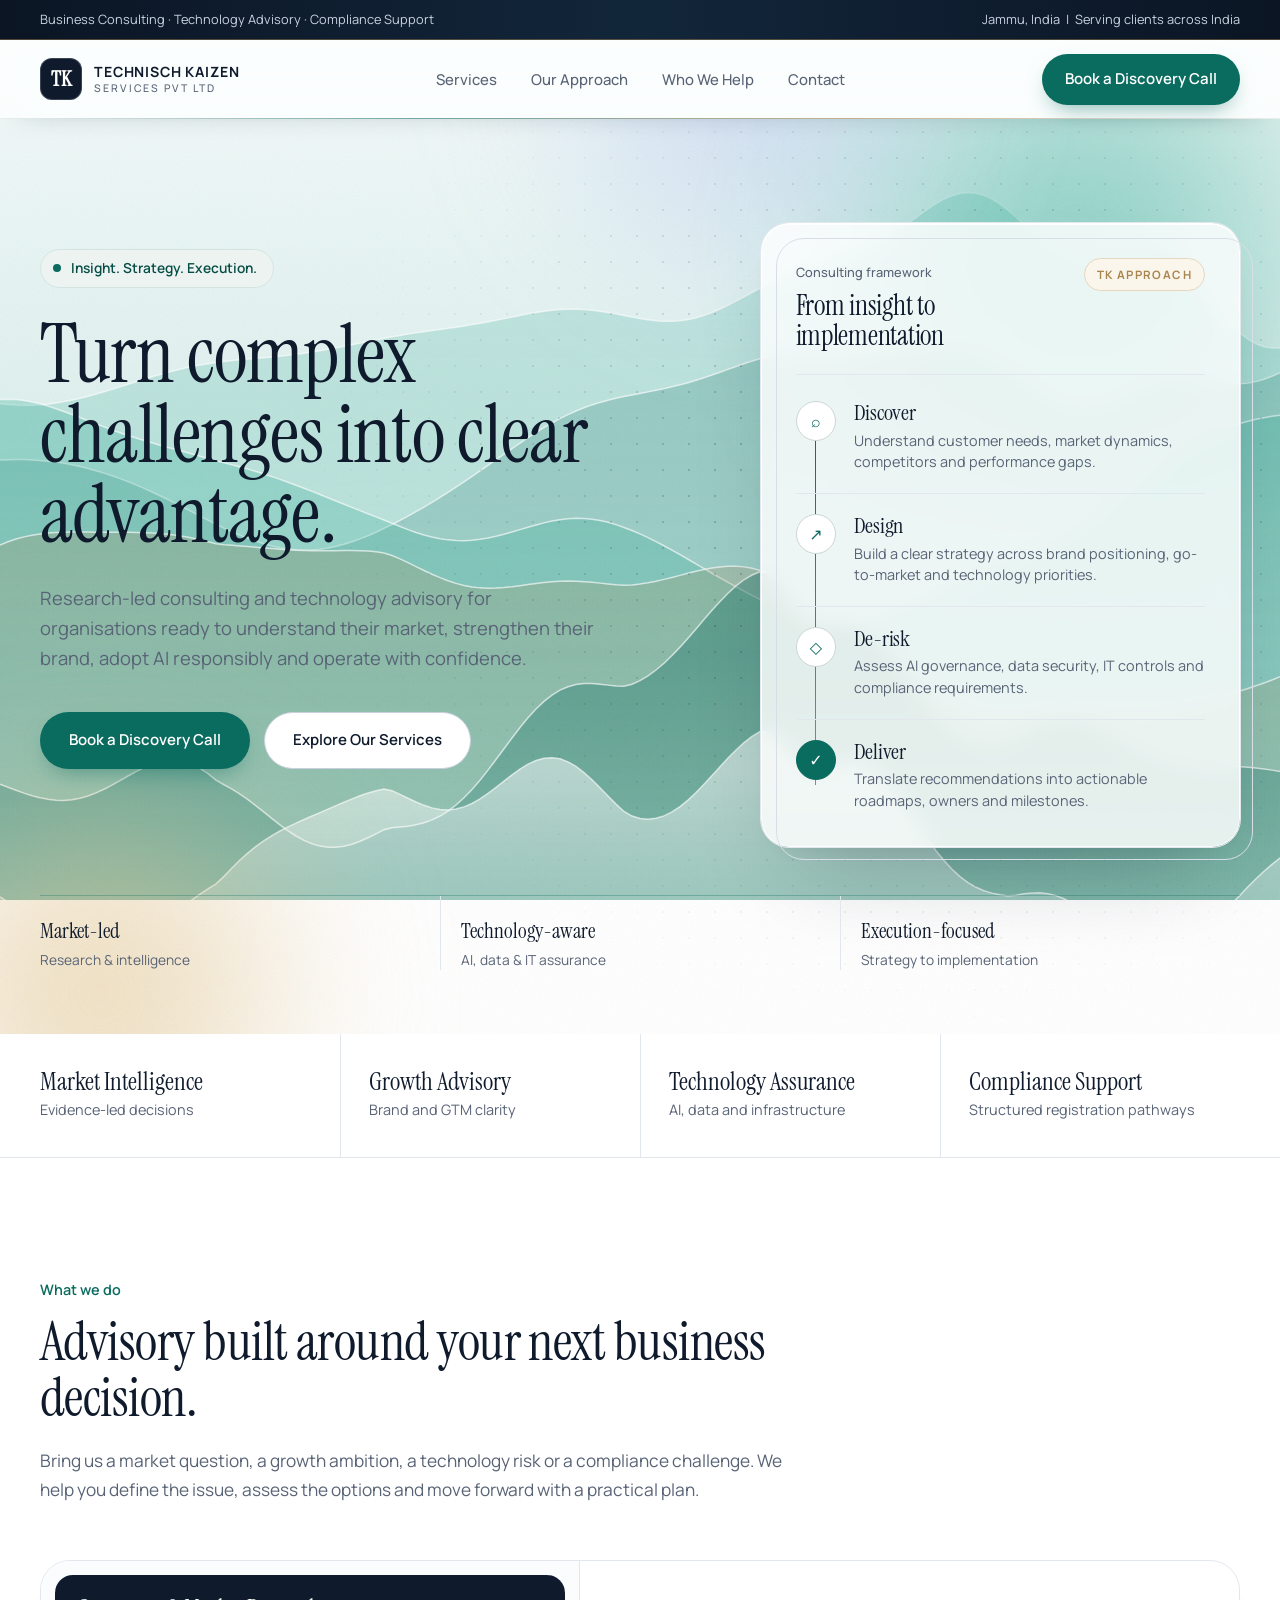
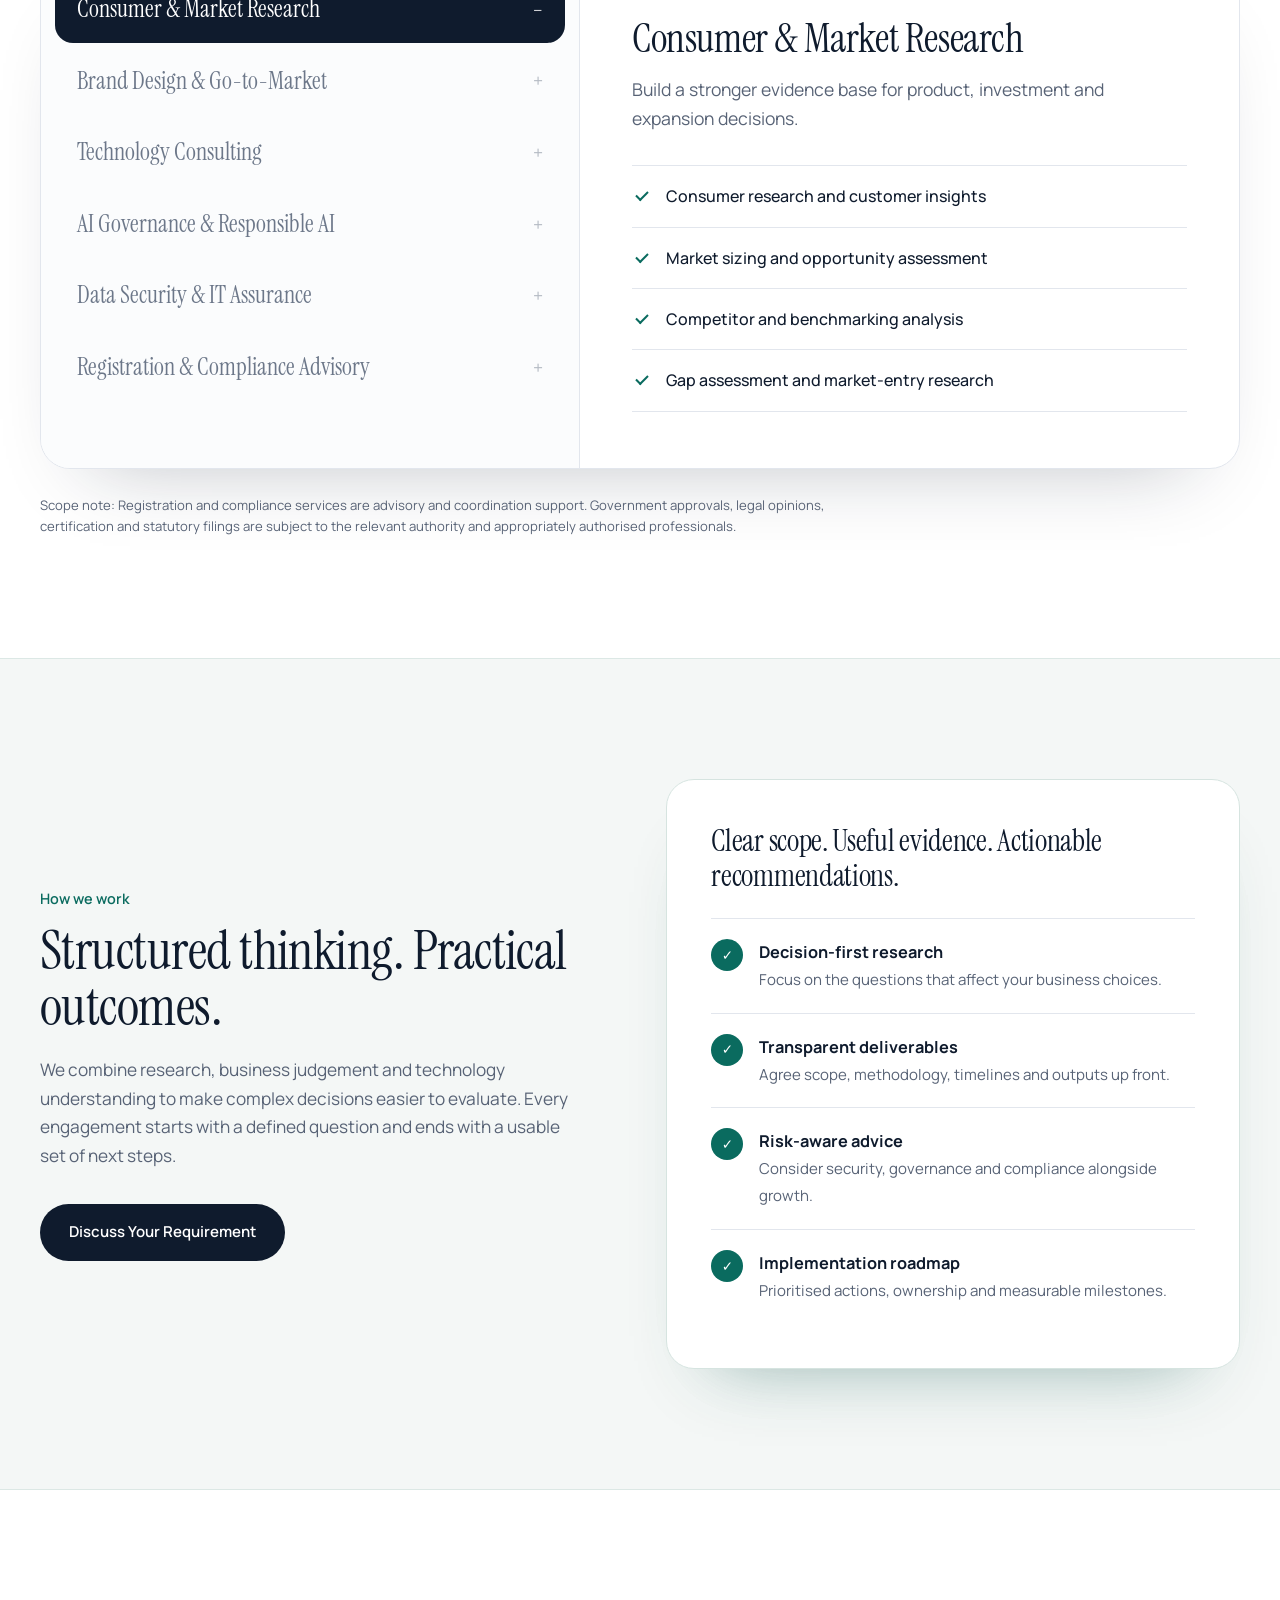
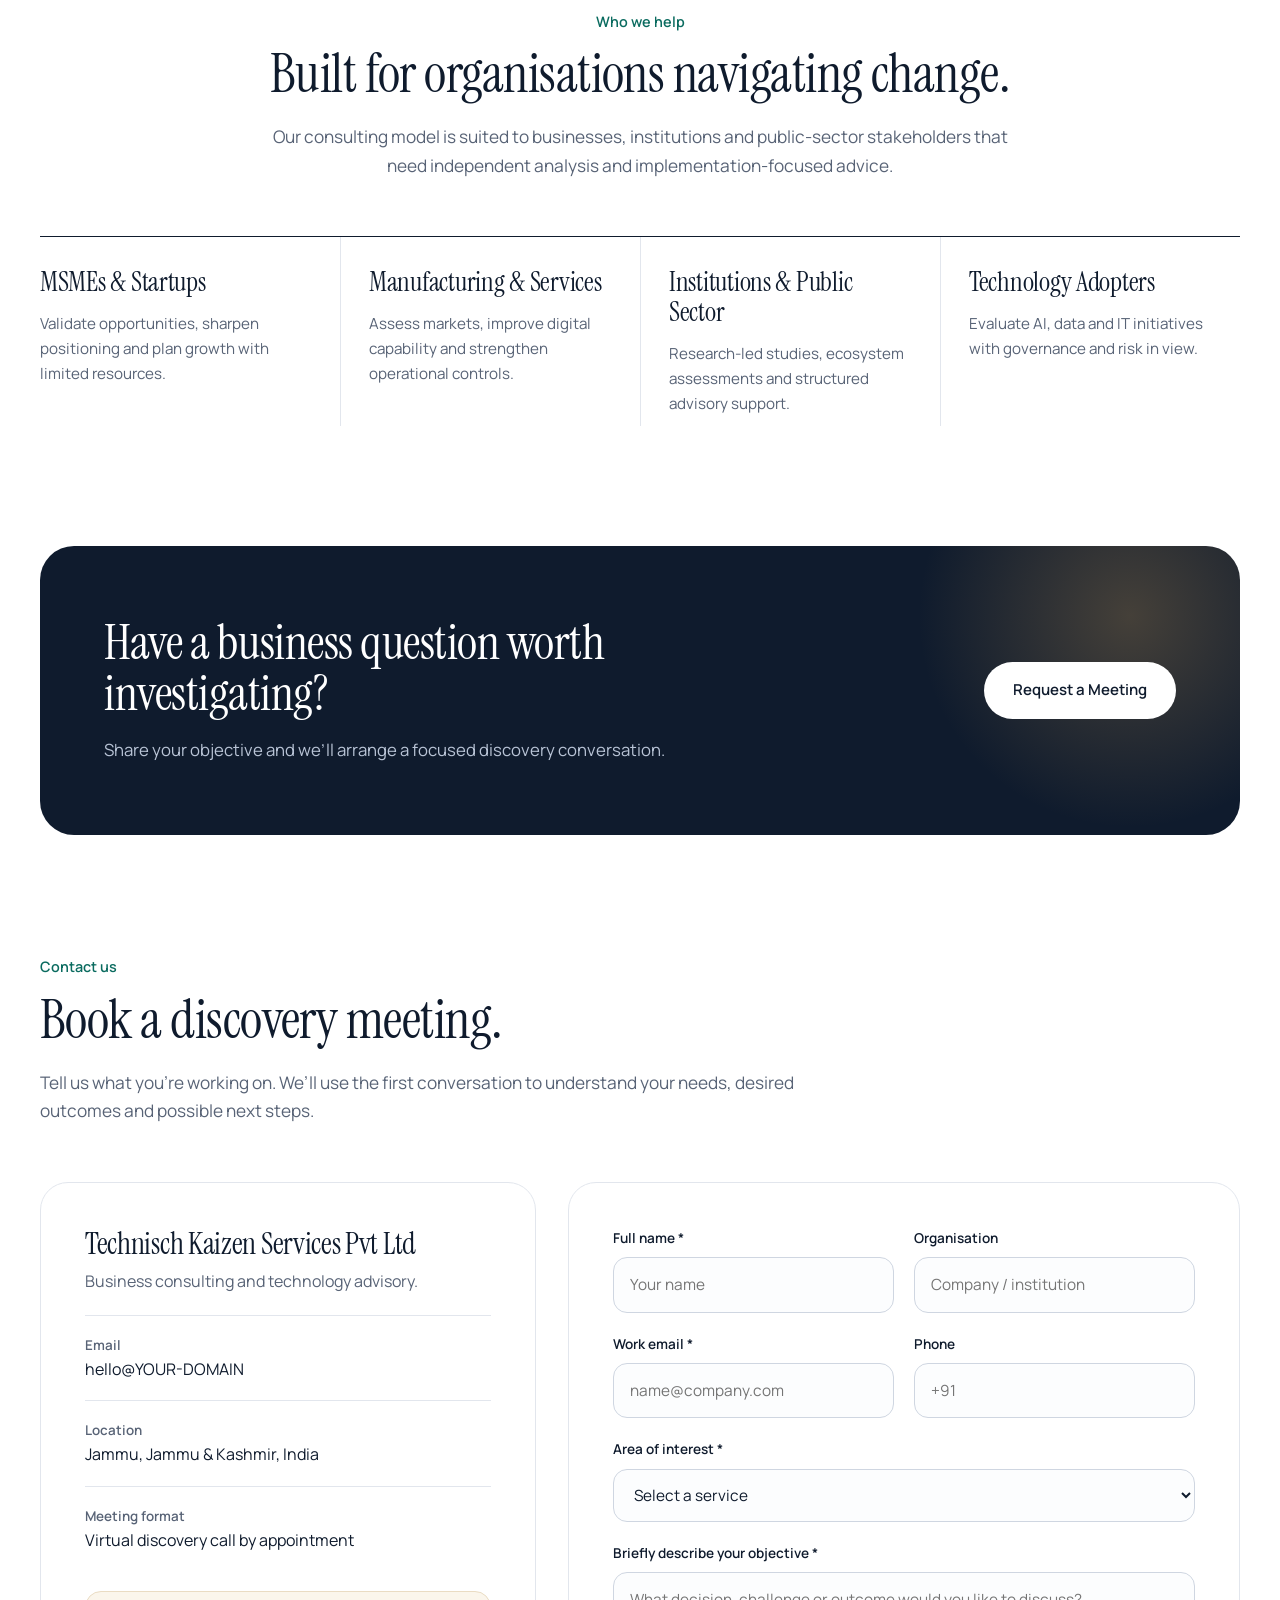
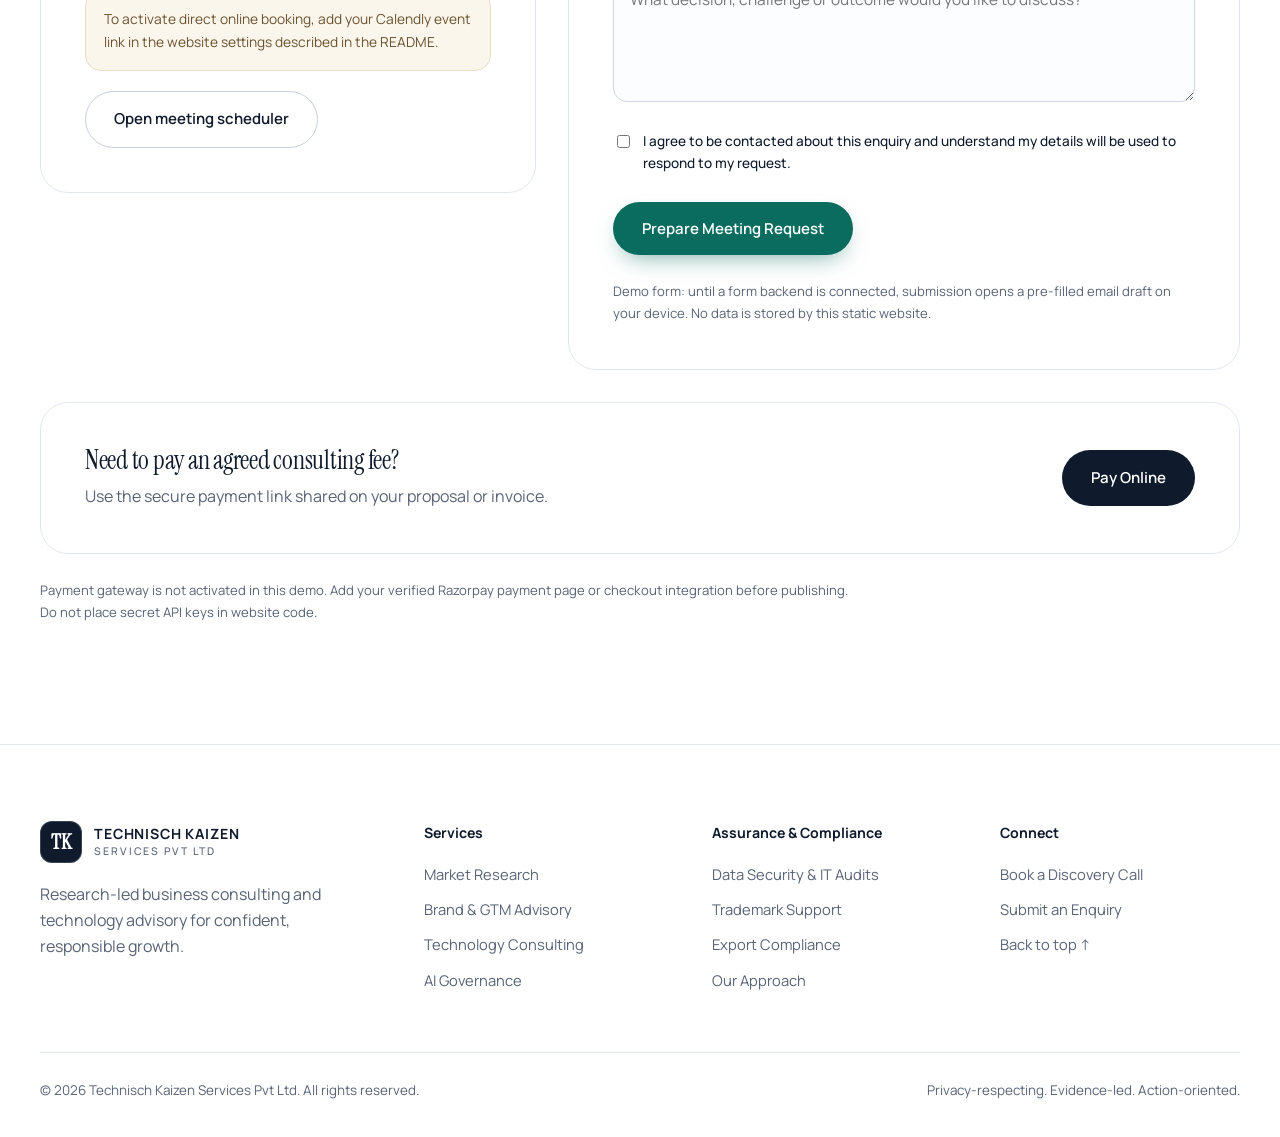
==== index.html @ b82c32c0 "Add files via upload" ====
<!DOCTYPE html>
<html lang="en">
<head>
<meta charset="utf-8">
<meta name="viewport" content="width=device-width, initial-scale=1, viewport-fit=cover">
<meta name="description" content="Technisch Kaizen Services Pvt Ltd delivers market intelligence, brand and go-to-market advisory, technology consulting, AI governance, security audits and regulatory compliance support.">
<title>Technisch Kaizen Services Pvt Ltd | Insight. Strategy. Execution.</title>
<link rel="preconnect" href="https://fonts.googleapis.com">
<link rel="preconnect" href="https://fonts.gstatic.com" crossorigin>
<link href="https://fonts.googleapis.com/css2?family=Instrument+Serif:ital@0;1&family=Manrope:wght@400;500;600;700&display=swap" rel="stylesheet">
<style>
:root{--bg:#F7F8FA;--surface:#fff;--ink:#0F1B2D;--mute:#586376;--line:#E2E6ED;--accent:#0A6B5F;--accent-d:#064E45;--tint:#EDF3F1;--brass:#A9854F;
--serif:"Instrument Serif","Times New Roman",serif;--sans:"Manrope",system-ui,-apple-system,"Segoe UI",sans-serif;box-sizing:border-box;color-scheme:light;
padding-top:env(safe-area-inset-top,0px);padding-bottom:env(safe-area-inset-bottom,0px)}
*,*::before,*::after{box-sizing:inherit}
html{scroll-behavior:smooth;scroll-padding-top:90px}
body{margin:0;background:var(--bg);color:var(--ink);font:400 16px/1.65 var(--sans);-webkit-font-smoothing:antialiased}
a{color:inherit;text-decoration:none}
:focus-visible{outline:2px solid var(--accent);outline-offset:3px;border-radius:4px}
.container{width:min(1200px,100% - 48px);margin-inline:auto}
h1,h2,h3{font-family:var(--serif);font-weight:400;letter-spacing:-.01em;margin:0}
.topbar{background:linear-gradient(90deg,#0B1524,#12263A 50%,#0B1524);color:#C9D2E0;font-size:.8rem;border-bottom:1px solid rgba(169,133,79,.45)}
.topbar .container{display:flex;justify-content:space-between;gap:16px;padding:9px 0}
.navbar{position:sticky;top:0;z-index:20;background:rgba(255,255,255,.72);backdrop-filter:blur(18px) saturate(1.4);-webkit-backdrop-filter:blur(18px) saturate(1.4);border-bottom:1px solid rgba(15,27,45,.07);box-shadow:0 10px 30px -22px rgba(15,27,45,.35)}
.navbar::after{content:"";position:absolute;left:0;right:0;bottom:-1px;height:1px;background:linear-gradient(90deg,transparent,rgba(10,107,95,.55),rgba(169,133,79,.6),transparent)}
.navinner{display:flex;align-items:center;justify-content:space-between;height:78px;gap:24px}
.brand{display:flex;align-items:center;gap:12px;font-weight:700;letter-spacing:.06em;font-size:.88rem;line-height:1.15}
.brand small{display:block;font-weight:500;font-size:.66rem;letter-spacing:.18em;color:var(--mute);margin-top:2px}
.mark{width:42px;height:42px;border-radius:12px;background:var(--ink);color:#fff;display:grid;place-items:center;font-family:var(--serif);font-size:1.3rem;letter-spacing:0;box-shadow:inset 0 0 0 1px rgba(255,255,255,.18)}
.navlinks{display:flex;gap:34px;font-size:.93rem;font-weight:500;color:var(--mute)}
.navlinks a{position:relative;padding:6px 0;transition:color .2s}
.navlinks a::after{content:"";position:absolute;left:0;bottom:0;height:1px;width:100%;background:var(--ink);transform:scaleX(0);transform-origin:left;transition:transform .3s}
.navlinks a:hover{color:var(--ink)}.navlinks a:hover::after{transform:scaleX(1)}
.btn{display:inline-flex;align-items:center;justify-content:center;gap:8px;padding:15px 28px;border-radius:999px;font-weight:600;font-size:.94rem;border:1px solid transparent;cursor:pointer;font-family:inherit;transition:transform .2s,background .2s,box-shadow .2s}
.btn-primary{background:var(--accent);color:#fff;box-shadow:0 10px 24px -10px rgba(10,107,95,.6)}
.btn-primary:hover{background:var(--accent-d);transform:translateY(-1px)}
.btn-outline{border-color:#C9D0DB;background:#fff}.btn-outline:hover{border-color:var(--ink)}
.btn-dark{background:var(--ink);color:#fff}.btn-dark:hover{background:#1B2B45}
.nav-cta{padding:12px 22px}
.menu{display:none;background:none;border:1px solid var(--line);border-radius:10px;width:44px;height:44px;font-size:1.2rem;cursor:pointer}

/* hero */
.hero{position:relative;overflow:hidden;padding:104px 0 64px;background:linear-gradient(180deg,#FFFFFF 0%,#EEF6F6 55%,#D9EEEA 100%)}
.hbg{position:absolute;inset:0;z-index:0;pointer-events:none;overflow:hidden}
.blob{position:absolute;border-radius:50%;filter:blur(60px)}
.b1{width:680px;height:680px;right:-140px;top:-220px;background:radial-gradient(circle,rgba(46,170,148,.55),transparent 68%);animation:drift 20s ease-in-out infinite alternate}
.b2{width:560px;height:560px;left:-180px;bottom:-240px;background:radial-gradient(circle,rgba(226,196,140,.65),transparent 68%);animation:drift 26s ease-in-out infinite alternate-reverse}
.b3{width:520px;height:520px;left:38%;top:-300px;background:radial-gradient(circle,rgba(150,175,235,.4),transparent 68%);animation:drift 30s ease-in-out infinite alternate}
.dots{position:absolute;inset:0;background-image:radial-gradient(rgba(15,27,45,.28) 1px,transparent 1.3px);background-size:26px 26px;-webkit-mask-image:radial-gradient(ellipse 65% 75% at 72% 42%,#000,transparent 78%);mask-image:radial-gradient(ellipse 65% 75% at 72% 42%,#000,transparent 78%)}
.rings{position:absolute;right:-260px;top:50%;width:980px;height:980px;margin-top:-490px;animation:spin 140s linear infinite}
.grain{position:absolute;inset:0;opacity:.07;mix-blend-mode:multiply;background-image:url("data:image/svg+xml;utf8,<svg xmlns='http://www.w3.org/2000/svg' width='160' height='160'><filter id='n'><feTurbulence type='fractalNoise' baseFrequency='.9' numOctaves='2' stitchTiles='stitch'/></filter><rect width='100%' height='100%' filter='url(%23n)'/></svg>")}
@keyframes drift{from{transform:translate(0,0) scale(1)}to{transform:translate(50px,36px) scale(1.12)}}
@keyframes spin{to{transform:rotate(360deg)}}
.rings{display:none}
.waves{position:absolute;left:0;right:0;bottom:-1px;height:310px}
.wv{position:absolute;left:0;bottom:0;width:100%;animation:bob 7s ease-in-out infinite alternate}
.wv svg{display:block;width:200%;height:100%;animation:slide 32s linear infinite}
.w1{height:310px}.w1 use{fill:rgba(46,170,148,.34)}
.w2{height:265px;animation-duration:9s;animation-delay:-3s}.w2 svg{animation-duration:23s;animation-direction:reverse}.w2 use{fill:rgba(10,107,95,.28)}
.w3{height:215px;animation-duration:6s;animation-delay:-2s}.w3 svg{animation-duration:17s}.w3 use{fill:rgba(169,133,79,.26)}
.w4{height:165px;animation-duration:8s}.w4 svg{animation-duration:27s;animation-direction:reverse}.w4 use{fill:#fff;stroke:rgba(10,107,95,.3);stroke-width:2}
.proof-wrap{position:relative;z-index:1;margin-top:48px}.proof-wrap .proof-row{max-width:none;border-top-color:rgba(10,107,95,.3)}
@keyframes slide{to{transform:translateX(-50%)}}
@keyframes bob{from{transform:translateY(0)}to{transform:translateY(16px)}}
.hero-grid{position:relative;z-index:1;display:grid;grid-template-columns:1.15fr .85fr;gap:72px;align-items:center}
.tag{display:inline-flex;align-items:center;gap:10px;font-size:.86rem;font-weight:600;color:var(--accent-d);background:var(--tint);border:1px solid #D3E4E0;padding:7px 16px 7px 12px;border-radius:999px}
.tag i{width:8px;height:8px;border-radius:50%;background:var(--accent)}
h1{font-size:clamp(3.1rem,6.4vw,5.8rem);line-height:.98;margin:26px 0 28px}
.lead{font-size:1.15rem;color:var(--mute);max-width:560px;margin:0}
.hero-actions{display:flex;flex-wrap:wrap;gap:14px;margin:38px 0 52px}
.proof-row{display:grid;grid-template-columns:repeat(3,1fr);gap:0;border-top:1px solid #CDD4DF;max-width:640px}
.proof{padding:20px 20px 0 0;font-size:.86rem;color:var(--mute);line-height:1.45}
.proof+.proof{padding-left:20px;border-left:1px solid var(--line)}
.proof strong{display:block;font-family:var(--serif);font-weight:400;font-size:1.3rem;color:var(--ink);margin-bottom:4px}

.frame{position:relative;background:rgba(255,255,255,.82);backdrop-filter:blur(10px);-webkit-backdrop-filter:blur(10px);border:1px solid rgba(255,255,255,.9);outline:1px solid var(--line);border-radius:28px;padding:34px 34px 14px;box-shadow:0 1px 0 #fff inset,0 50px 90px -40px rgba(15,27,45,.28),0 12px 30px -18px rgba(15,27,45,.15)}
.frame::before{content:"";position:absolute;inset:14px -14px -14px 14px;border:1px solid #D8DEE8;border-radius:28px;z-index:-1}
.frame-head{display:flex;justify-content:space-between;align-items:flex-start;gap:16px;padding-bottom:22px;border-bottom:1px solid var(--line)}
.frame-head small{font-size:.8rem;color:var(--mute);font-weight:500}
.frame-head h3{font-size:1.75rem;line-height:1.1;margin-top:6px}
.pill{font-size:.72rem;font-weight:700;letter-spacing:.12em;color:var(--brass);border:1px solid #E5D6BC;background:#FBF6EC;padding:6px 12px;border-radius:999px;white-space:nowrap}
.flow{position:relative;margin:0;padding:6px 0 0;list-style:none}
.flow::before{content:"";position:absolute;left:19px;top:34px;bottom:46px;width:1px;background:linear-gradient(var(--accent),var(--brass));transform-origin:top;animation:draw 1.6s .3s cubic-bezier(.2,.7,.2,1) both}
.flow li{position:relative;display:grid;grid-template-columns:40px 1fr;gap:18px;padding:20px 0;border-bottom:1px solid var(--line)}
.flow li:last-child{border:0}
.dot{width:40px;height:40px;border-radius:50%;background:var(--surface);border:1px solid #CBD5D2;display:grid;place-items:center;color:var(--accent);font-size:1rem;position:relative;z-index:1;animation:pop .5s both}
.flow li:nth-child(1) .dot{animation-delay:.3s}.flow li:nth-child(2) .dot{animation-delay:.7s}.flow li:nth-child(3) .dot{animation-delay:1.1s}.flow li:nth-child(4) .dot{animation-delay:1.5s;background:var(--accent);color:#fff;border-color:var(--accent)}
.flow h3{font-size:1.4rem;line-height:1.1;margin-bottom:4px}
.flow p{margin:0;font-size:.9rem;color:var(--mute);line-height:1.5}
@keyframes draw{from{transform:scaleY(0)}to{transform:scaleY(1)}}
@keyframes pop{from{opacity:0;transform:scale(.6)}to{opacity:1;transform:none}}

/* capability strip */
.strip{background:var(--surface);border-bottom:1px solid var(--line)}
.strip-grid{display:grid;grid-template-columns:repeat(4,1fr)}
.strip-item{padding:34px 28px;border-left:1px solid var(--line)}
.strip-item:first-child{border-left:0;padding-left:0}
.strip-item strong{display:block;font-family:var(--serif);font-weight:400;font-size:1.55rem;line-height:1.15}
.strip-item span{font-size:.9rem;color:var(--mute)}

.section{padding:120px 0}
.section-head{max-width:760px;margin-bottom:56px}
.section-head.center{margin-inline:auto;text-align:center}
h2{font-size:clamp(2.3rem,4.2vw,3.7rem);line-height:1.04}
.section-head p,.split p{color:var(--mute);font-size:1.08rem;margin:20px 0 0}
.kicker{font-size:.9rem;font-weight:600;color:var(--accent);margin-bottom:14px}

/* services explorer */
.explorer{display:grid;grid-template-columns:.9fr 1.1fr;background:var(--surface);border:1px solid var(--line);border-radius:30px;overflow:hidden;box-shadow:0 40px 80px -50px rgba(15,27,45,.3)}
.tabs{padding:14px;background:#FBFCFD;border-right:1px solid var(--line);display:flex;flex-direction:column;gap:4px}
.tab{all:unset;box-sizing:border-box;cursor:pointer;padding:20px 22px;border-radius:18px;font-family:var(--serif);font-size:1.5rem;line-height:1.15;color:#6C7789;display:flex;justify-content:space-between;align-items:center;gap:12px;transition:background .25s,color .25s}
.tab:hover{color:var(--ink)}
.tab[aria-selected=true]{background:var(--ink);color:#fff}
.tab::after{content:"+";font-family:var(--sans);font-size:1.1rem;opacity:.5}
.tab[aria-selected=true]::after{content:"–";opacity:.8}
.tab:focus-visible{outline:2px solid var(--accent);outline-offset:-2px}
.panel-pane{padding:56px 52px;display:none}
.panel-pane.on{display:block;animation:fade .45s both}
@keyframes fade{from{opacity:0;transform:translateY(8px)}to{opacity:1;transform:none}}
.panel-pane h3{font-size:2.5rem;line-height:1.05;margin-bottom:16px}
.panel-pane>p{font-size:1.1rem;color:var(--mute);margin:0 0 32px}
.panel-pane ul{list-style:none;margin:0;padding:0}
.panel-pane li{padding:17px 0 17px 34px;border-top:1px solid var(--line);position:relative;font-weight:500}
.panel-pane li::before{content:"";position:absolute;left:4px;top:25px;width:12px;height:7px;border-left:2px solid var(--accent);border-bottom:2px solid var(--accent);transform:rotate(-45deg)}
.panel-pane li:last-child{border-bottom:1px solid var(--line)}
.fineprint{font-size:.82rem;color:var(--mute);margin:26px 0 0;max-width:820px}

/* approach */
.approach{background:var(--tint);border-block:1px solid #DCE8E5}
.split{display:grid;grid-template-columns:1fr 1.05fr;gap:80px;align-items:center}
.split .btn{margin-top:34px}
.principles{background:var(--surface);border:1px solid #D6E4E0;border-radius:28px;padding:44px;box-shadow:0 40px 70px -48px rgba(6,78,69,.45)}
.principles h3{font-size:1.9rem;line-height:1.15;margin-bottom:12px}
.check{display:grid;grid-template-columns:32px 1fr;gap:16px;padding:20px 0;border-top:1px solid var(--line)}
.check:first-of-type{margin-top:24px}
.check b{width:32px;height:32px;border-radius:50%;background:var(--accent);color:#fff;display:grid;place-items:center;font-size:.85rem}
.check strong{display:block;font-size:1.02rem}.check span{color:var(--mute);font-size:.94rem}

/* sectors */
.sectors{display:grid;grid-template-columns:repeat(4,1fr);gap:0;border-top:1px solid var(--ink)}
.sector{padding:30px 28px 10px 0;transition:background .3s}
.sector+.sector{padding-left:28px;border-left:1px solid var(--line)}
.sector h3{font-size:1.7rem;line-height:1.1;margin-bottom:14px}
.sector p{margin:0;color:var(--mute);font-size:.95rem}

/* cta band */
.band{padding:0 0 120px}
.band-inner{background:var(--ink);color:#fff;border-radius:34px;padding:72px 64px;display:flex;align-items:center;justify-content:space-between;gap:40px;position:relative;overflow:hidden}
.band-inner::before{content:"";position:absolute;right:-120px;top:-160px;width:460px;height:460px;border-radius:50%;background:radial-gradient(circle,rgba(169,133,79,.35),transparent 65%)}
.band-inner>*{position:relative}
.band h2{max-width:640px;font-size:clamp(2.1rem,3.8vw,3.3rem)}
.band p{color:#B9C4D6;margin:16px 0 0;font-size:1.05rem}
.band .btn{background:#fff;color:var(--ink);flex-shrink:0}.band .btn:hover{background:#F0F3F8;transform:translateY(-1px)}

/* contact */
.contact-grid{display:grid;grid-template-columns:.85fr 1.15fr;gap:32px;align-items:start}
.card{background:var(--surface);border:1px solid var(--line);border-radius:28px;padding:44px}
.card h3{font-size:1.9rem;line-height:1.1;margin-bottom:8px}
.card>p{color:var(--mute);margin:0 0 20px}
.contact-item{padding:18px 0;border-top:1px solid var(--line)}
.contact-item strong{display:block;font-size:.84rem;color:var(--mute);font-weight:600}
.notice{margin:20px 0;padding:16px 18px;border-radius:16px;background:#FBF6EC;border:1px solid #EADCC3;font-size:.86rem;color:#6B5330}
.form-grid{display:grid;grid-template-columns:1fr 1fr;gap:20px}
.field.full{grid-column:1/-1}
label{display:block;font-size:.85rem;font-weight:600;margin-bottom:8px}
input,select,textarea{width:100%;font:inherit;font-size:.96rem;padding:14px 16px;border:1px solid #CFD6E1;border-radius:14px;background:#FCFDFE;color:var(--ink);transition:border .2s,box-shadow .2s}
input:focus,select:focus,textarea:focus{outline:0;border-color:var(--accent);box-shadow:0 0 0 4px rgba(10,107,95,.12)}
textarea{min-height:130px;resize:vertical}
.pay{margin-top:32px;display:flex;align-items:center;justify-content:space-between;gap:24px;flex-wrap:wrap}
.pay h3{font-size:1.6rem}.pay p{margin:4px 0 0;color:var(--mute)}

.footer{background:var(--surface);border-top:1px solid var(--line);padding:76px 0 36px}
.footer-grid{display:grid;grid-template-columns:1.4fr 1fr 1fr 1fr;gap:48px}
.footer h4{margin:0 0 18px;font-size:.88rem}
.footer-links{display:grid;gap:11px;font-size:.92rem;color:var(--mute)}
.footer-links a:hover{color:var(--ink)}
.copyright{display:flex;justify-content:space-between;gap:16px;flex-wrap:wrap;margin-top:60px;padding-top:26px;border-top:1px solid var(--line);font-size:.84rem;color:var(--mute)}

@media (max-width:1020px){
.hero-grid,.split,.contact-grid,.explorer{grid-template-columns:1fr}
.hero-grid{gap:64px}.split{gap:48px}
.tabs{border-right:0;border-bottom:1px solid var(--line)}
.strip-grid,.sectors{grid-template-columns:1fr 1fr}
.strip-item:nth-child(3){border-left:0;padding-left:0}
.sector{padding:28px 20px 10px 0}.sector+.sector{padding-left:0;border-left:0}.sector:nth-child(even){padding-left:24px;border-left:1px solid var(--line)}
.footer-grid{grid-template-columns:1fr 1fr}
.band-inner{flex-direction:column;align-items:flex-start;padding:52px 36px}
}
@media (max-width:820px){
.navlinks{position:absolute;top:78px;left:0;right:0;background:var(--bg);flex-direction:column;gap:0;padding:8px 24px 20px;border-bottom:1px solid var(--line);display:none}
.navlinks.open{display:flex}.navlinks a{padding:14px 0;border-bottom:1px solid var(--line)}
.menu{display:block}.nav-cta{display:none}
.topbar span:last-child{display:none}
}
@media (max-width:620px){
.rings{width:640px;height:640px;margin-top:-320px;right:-340px}.b1,.b2,.b3{width:380px;height:380px}
.container{width:calc(100% - 32px)}
.hero{padding:56px 0 40px}.waves{height:230px}.w1{height:230px}.w2{height:195px}.w3{height:160px}.w4{height:125px}.section{padding:80px 0}.band{padding-bottom:80px}
.proof-row{grid-template-columns:1fr}.proof+.proof{padding-left:0;border-left:0;margin-top:16px;border-top:1px solid var(--line);padding-top:16px}
.frame{padding:24px 22px 8px}.frame::before{display:none}
.panel-pane{padding:34px 24px}.panel-pane h3{font-size:2rem}.tab{font-size:1.3rem;padding:16px 18px}
.form-grid{grid-template-columns:1fr}.card{padding:30px 24px}
.sectors,.strip-grid{grid-template-columns:1fr}
.strip-item,.strip-item:nth-child(3){border-left:0;padding:22px 0;border-top:1px solid var(--line)}.strip-item:first-child{border-top:0}
.sector,.sector:nth-child(even){padding:24px 0 10px;border-left:0;border-bottom:1px solid var(--line)}
.footer-grid{grid-template-columns:1fr}
.band-inner{padding:44px 26px;border-radius:26px}
}
@media (prefers-reduced-motion:reduce){*{animation:none!important;transition:none!important}html{scroll-behavior:auto}}

/* ===== Full-screen ocean wave background ===== */
body{background:transparent}
.ocean{position:fixed;inset:0;z-index:-1;overflow:hidden;pointer-events:none;background:linear-gradient(180deg,#F6FBFB 0%,#E1F2F0 40%,#BFE3DE 100%)}
.ow{position:absolute;left:0;right:0;bottom:0;animation:bob 8s ease-in-out infinite alternate}
.ow::after{content:"";position:absolute;left:0;right:0;top:149px;bottom:0;background:var(--c)}
.ow svg{position:absolute;left:0;top:0;width:200%;height:150px;animation:slide 30s linear infinite}
.ow use{fill:var(--c)}
.o1{height:78vh;--c:rgba(46,170,148,.16)}
.o2{height:62vh;--c:rgba(10,107,95,.14);animation-duration:10s;animation-delay:-3s}.o2 svg{animation-duration:42s;animation-direction:reverse}
.o3{height:46vh;--c:rgba(46,170,148,.20);animation-duration:7s;animation-delay:-2s}.o3 svg{animation-duration:24s}
.o4{height:32vh;--c:rgba(169,133,79,.16);animation-duration:9s}.o4 svg{animation-duration:34s;animation-direction:reverse}
.o5{height:19vh;--c:rgba(10,107,95,.24);animation-duration:6s;animation-delay:-1s}.o5 svg{animation-duration:20s}
@media (max-width:620px){.ow svg{height:100px}.ow::after{top:99px}}
.hero{background:transparent}
.strip{background:rgba(255,255,255,.62);backdrop-filter:blur(8px);-webkit-backdrop-filter:blur(8px)}
.approach{background:rgba(237,243,241,.62)}
.footer{background:rgba(255,255,255,.88)}
</style>
</head>
<body>
<div class="ocean" aria-hidden="true"><canvas id="sea" style="position:absolute;inset:0;width:100%;height:100%"></canvas></div>
<div class="topbar"><div class="container"><span>Business Consulting · Technology Advisory · Compliance Support</span><span>Jammu, India &nbsp;|&nbsp; Serving clients across India</span></div></div>

<header class="navbar"><div class="container navinner">
<a class="brand" href="#home"><span class="mark">TK</span><span>TECHNISCH KAIZEN<small>SERVICES PVT LTD</small></span></a>
<nav class="navlinks" id="navlinks" aria-label="Primary"><a href="#services">Services</a><a href="#approach">Our Approach</a><a href="#sectors">Who We Help</a><a href="#contact">Contact</a></nav>
<a class="btn btn-primary nav-cta" href="#contact">Book a Discovery Call</a>
<button class="menu" id="menuBtn" aria-label="Open navigation" aria-expanded="false">☰</button>
</div></header>

<main>
<section class="hero" id="home"><div class="hbg" aria-hidden="true"><span class="blob b1"></span><span class="blob b2"></span><span class="blob b3"></span><div class="dots"></div>
<svg class="rings" viewBox="0 0 980 980" fill="none"><defs><linearGradient id="rg" x1="0" y1="0" x2="1" y2="1"><stop offset="0" stop-color="#0A6B5F" stop-opacity=".55"/><stop offset=".6" stop-color="#A9854F" stop-opacity=".4"/><stop offset="1" stop-color="#0F1B2D" stop-opacity="0"/></linearGradient></defs><circle cx="490" cy="490" r="486" stroke="url(#rg)" stroke-width="1"/><circle cx="490" cy="490" r="390" stroke="url(#rg)" stroke-width="1" stroke-dasharray="2 9"/><circle cx="490" cy="490" r="294" stroke="url(#rg)" stroke-width="1"/><circle cx="490" cy="490" r="198" stroke="url(#rg)" stroke-width="1" stroke-dasharray="2 9"/><circle cx="490" cy="4" r="6" fill="#0A6B5F"/><circle cx="196" cy="490" r="5" fill="#A9854F"/><circle cx="784" cy="490" r="5" fill="#0A6B5F"/></svg>
<svg width="0" height="0" style="position:absolute"><defs><path id="wp" d="M0,160 C240,60 480,260 720,160 C960,60 1200,260 1440,160 C1680,60 1920,260 2160,160 C2400,60 2640,260 2880,160 L2880,320 L0,320Z"/></defs></svg>
<div class="grain"></div></div>
<div class="container hero-grid">
<div>
<span class="tag"><i></i>Insight. Strategy. Execution.</span>
<h1>Turn complex challenges into clear advantage.</h1>
<p class="lead">Research-led consulting and technology advisory for organisations ready to understand their market, strengthen their brand, adopt AI responsibly and operate with confidence.</p>
<div class="hero-actions"><a class="btn btn-primary" href="#contact">Book a Discovery Call</a><a class="btn btn-outline" href="#services">Explore Our Services</a></div>
</div>
<aside class="frame" aria-label="Consulting framework">
<div class="frame-head"><div><small>Consulting framework</small><h3>From insight to implementation</h3></div><span class="pill">TK APPROACH</span></div>
<ol class="flow">
<li><span class="dot">⌕</span><div><h3>Discover</h3><p>Understand customer needs, market dynamics, competitors and performance gaps.</p></div></li>
<li><span class="dot">↗</span><div><h3>Design</h3><p>Build a clear strategy across brand positioning, go-to-market and technology priorities.</p></div></li>
<li><span class="dot">◇</span><div><h3>De-risk</h3><p>Assess AI governance, data security, IT controls and compliance requirements.</p></div></li>
<li><span class="dot">✓</span><div><h3>Deliver</h3><p>Translate recommendations into actionable roadmaps, owners and milestones.</p></div></li>
</ol>
</aside>
</div>
<div class="container proof-wrap"><div class="proof-row">
<div class="proof"><strong>Market-led</strong>Research &amp; intelligence</div>
<div class="proof"><strong>Technology-aware</strong>AI, data &amp; IT assurance</div>
<div class="proof"><strong>Execution-focused</strong>Strategy to implementation</div>
</div></div></section>

<section class="strip"><div class="container strip-grid">
<div class="strip-item"><strong>Market Intelligence</strong><span>Evidence-led decisions</span></div>
<div class="strip-item"><strong>Growth Advisory</strong><span>Brand and GTM clarity</span></div>
<div class="strip-item"><strong>Technology Assurance</strong><span>AI, data and infrastructure</span></div>
<div class="strip-item"><strong>Compliance Support</strong><span>Structured registration pathways</span></div>
</div></section>

<section class="section" id="services"><div class="container">
<div class="section-head"><div class="kicker">What we do</div><h2>Advisory built around your next business decision.</h2><p>Bring us a market question, a growth ambition, a technology risk or a compliance challenge. We help you define the issue, assess the options and move forward with a practical plan.</p></div>
<div class="explorer">
<div class="tabs" role="tablist" aria-label="Services" id="tabs">
<button class="tab" role="tab" aria-selected="true" aria-controls="p0" id="t0">Consumer &amp; Market Research</button>
<button class="tab" role="tab" aria-selected="false" aria-controls="p1" id="t1">Brand Design &amp; Go-to-Market</button>
<button class="tab" role="tab" aria-selected="false" aria-controls="p2" id="t2">Technology Consulting</button>
<button class="tab" role="tab" aria-selected="false" aria-controls="p3" id="t3">AI Governance &amp; Responsible AI</button>
<button class="tab" role="tab" aria-selected="false" aria-controls="p4" id="t4">Data Security &amp; IT Assurance</button>
<button class="tab" role="tab" aria-selected="false" aria-controls="p5" id="t5">Registration &amp; Compliance Advisory</button>
</div>
<div>
<div class="panel-pane on" role="tabpanel" id="p0" aria-labelledby="t0"><h3>Consumer &amp; Market Research</h3><p>Build a stronger evidence base for product, investment and expansion decisions.</p><ul><li>Consumer research and customer insights</li><li>Market sizing and opportunity assessment</li><li>Competitor and benchmarking analysis</li><li>Gap assessment and market-entry research</li></ul></div>
<div class="panel-pane" role="tabpanel" id="p1" aria-labelledby="t1"><h3>Brand Design &amp; Go-to-Market</h3><p>Clarify your value proposition and create a practical route to market.</p><ul><li>Brand positioning and identity advisory</li><li>Segmentation and target-customer definition</li><li>GTM strategy, channels and partnerships</li><li>Launch roadmap and marketing priorities</li></ul></div>
<div class="panel-pane" role="tabpanel" id="p2" aria-labelledby="t2"><h3>Technology Consulting</h3><p>Align technology investments with business outcomes and operational needs.</p><ul><li>Digital transformation and IT roadmaps</li><li>IT infrastructure and process audits</li><li>Vendor and solution evaluation</li><li>Technology risk and control reviews</li></ul></div>
<div class="panel-pane" role="tabpanel" id="p3" aria-labelledby="t3"><h3>AI Governance &amp; Responsible AI</h3><p>Establish clear oversight for AI adoption, use cases and associated risks.</p><ul><li>AI readiness and use-case assessment</li><li>AI policies, roles and governance controls</li><li>Risk, transparency and human oversight</li><li>AI adoption and implementation roadmaps</li></ul></div>
<div class="panel-pane" role="tabpanel" id="p4" aria-labelledby="t4"><h3>Data Security &amp; IT Assurance</h3><p>Identify control gaps and improve the organisation’s security posture.</p><ul><li>Data protection and security reviews</li><li>IT infrastructure and access-control audits</li><li>Cyber-risk and incident-readiness assessment</li><li>Remediation plans and control tracking</li></ul></div>
<div class="panel-pane" role="tabpanel" id="p5" aria-labelledby="t5"><h3>Registration &amp; Compliance Advisory</h3><p>Navigate administrative requirements with structured documentation support.</p><ul><li>Trademark registration coordination</li><li>Export licence / IEC application support</li><li>Export documentation and compliance mapping</li><li>Regulatory requirement and gap assessment</li></ul></div>
</div>
</div>
<p class="fineprint">Scope note: Registration and compliance services are advisory and coordination support. Government approvals, legal opinions, certification and statutory filings are subject to the relevant authority and appropriately authorised professionals.</p>
</div></section>

<section class="section approach" id="approach"><div class="container split">
<div><div class="kicker">How we work</div><h2>Structured thinking. Practical outcomes.</h2><p>We combine research, business judgement and technology understanding to make complex decisions easier to evaluate. Every engagement starts with a defined question and ends with a usable set of next steps.</p><a class="btn btn-dark" href="#contact">Discuss Your Requirement</a></div>
<div class="principles"><h3>Clear scope. Useful evidence. Actionable recommendations.</h3>
<div class="check"><b>✓</b><div><strong>Decision-first research</strong><span>Focus on the questions that affect your business choices.</span></div></div>
<div class="check"><b>✓</b><div><strong>Transparent deliverables</strong><span>Agree scope, methodology, timelines and outputs up front.</span></div></div>
<div class="check"><b>✓</b><div><strong>Risk-aware advice</strong><span>Consider security, governance and compliance alongside growth.</span></div></div>
<div class="check"><b>✓</b><div><strong>Implementation roadmap</strong><span>Prioritised actions, ownership and measurable milestones.</span></div></div>
</div></div></section>

<section class="section" id="sectors"><div class="container">
<div class="section-head center"><div class="kicker">Who we help</div><h2>Built for organisations navigating change.</h2><p>Our consulting model is suited to businesses, institutions and public-sector stakeholders that need independent analysis and implementation-focused advice.</p></div>
<div class="sectors">
<div class="sector"><h3>MSMEs &amp; Startups</h3><p>Validate opportunities, sharpen positioning and plan growth with limited resources.</p></div>
<div class="sector"><h3>Manufacturing &amp; Services</h3><p>Assess markets, improve digital capability and strengthen operational controls.</p></div>
<div class="sector"><h3>Institutions &amp; Public Sector</h3><p>Research-led studies, ecosystem assessments and structured advisory support.</p></div>
<div class="sector"><h3>Technology Adopters</h3><p>Evaluate AI, data and IT initiatives with governance and risk in view.</p></div>
</div></div></section>

<section class="band"><div class="container"><div class="band-inner">
<div><h2>Have a business question worth investigating?</h2><p>Share your objective and we’ll arrange a focused discovery conversation.</p></div>
<a class="btn" href="#contact">Request a Meeting</a>
</div></div></section>

<section class="section" id="contact" style="padding-top:0"><div class="container">
<div class="section-head"><div class="kicker">Contact us</div><h2>Book a discovery meeting.</h2><p>Tell us what you’re working on. We’ll use the first conversation to understand your needs, desired outcomes and possible next steps.</p></div>
<div class="contact-grid">
<div class="card"><h3>Technisch Kaizen Services Pvt Ltd</h3><p>Business consulting and technology advisory.</p>
<div class="contact-item"><strong>Email</strong>hello@YOUR-DOMAIN</div>
<div class="contact-item"><strong>Location</strong>Jammu, Jammu &amp; Kashmir, India</div>
<div class="contact-item"><strong>Meeting format</strong>Virtual discovery call by appointment</div>
<div class="notice">To activate direct online booking, add your Calendly event link in the website settings described in the README.</div>
<a class="btn btn-outline" id="bookingLink" href="https://calendly.com/" target="_blank" rel="noopener">Open meeting scheduler</a></div>
<form class="card" id="discoveryForm"><div class="form-grid">
<div class="field"><label for="name">Full name *</label><input id="name" name="name" required autocomplete="name" placeholder="Your name"></div>
<div class="field"><label for="company">Organisation</label><input id="company" name="company" autocomplete="organization" placeholder="Company / institution"></div>
<div class="field"><label for="email">Work email *</label><input id="email" name="email" type="email" required autocomplete="email" placeholder="name@company.com"></div>
<div class="field"><label for="phone">Phone</label><input id="phone" name="phone" type="tel" autocomplete="tel" placeholder="+91"></div>
<div class="field full"><label for="service">Area of interest *</label><select id="service" name="service" required><option value="">Select a service</option><option>Consumer &amp; Market Research</option><option>Competition Analysis / Gap Assessment</option><option>Brand Design &amp; Go-to-Market Advisory</option><option>Technology Consulting</option><option>AI Governance</option><option>Data Security / IT Infrastructure Audit</option><option>Trademark Registration</option><option>Export Licence / Compliance</option><option>Other / Not sure yet</option></select></div>
<div class="field full"><label for="objective">Briefly describe your objective *</label><textarea id="objective" name="objective" required placeholder="What decision, challenge or outcome would you like to discuss?"></textarea></div>
<div class="field full"><label style="display:flex;gap:10px;align-items:flex-start;font-weight:500"><input type="checkbox" required style="width:auto;margin-top:5px"> I agree to be contacted about this enquiry and understand my details will be used to respond to my request.</label></div>
<div class="field full"><button class="btn btn-primary" type="submit">Prepare Meeting Request</button><p class="fineprint">Demo form: until a form backend is connected, submission opens a pre-filled email draft on your device. No data is stored by this static website.</p></div>
</div></form>
</div>
<div class="card pay"><div><h3>Need to pay an agreed consulting fee?</h3><p>Use the secure payment link shared on your proposal or invoice.</p></div><a class="btn btn-dark" id="paymentLink" href="https://razorpay.com/" target="_blank" rel="noopener">Pay Online</a></div>
<p class="fineprint">Payment gateway is not activated in this demo. Add your verified Razorpay payment page or checkout integration before publishing. Do not place secret API keys in website code.</p>
</div></section>
</main>

<footer class="footer"><div class="container"><div class="footer-grid">
<div><a class="brand" href="#home"><span class="mark">TK</span><span>TECHNISCH KAIZEN<small>SERVICES PVT LTD</small></span></a><p style="margin-top:18px;max-width:300px;color:var(--mute)">Research-led business consulting and technology advisory for confident, responsible growth.</p></div>
<div><h4>Services</h4><div class="footer-links"><a href="#services">Market Research</a><a href="#services">Brand &amp; GTM Advisory</a><a href="#services">Technology Consulting</a><a href="#services">AI Governance</a></div></div>
<div><h4>Assurance &amp; Compliance</h4><div class="footer-links"><a href="#services">Data Security &amp; IT Audits</a><a href="#services">Trademark Support</a><a href="#services">Export Compliance</a><a href="#approach">Our Approach</a></div></div>
<div><h4>Connect</h4><div class="footer-links"><a href="#contact">Book a Discovery Call</a><a href="#contact">Submit an Enquiry</a><a href="#home">Back to top ↑</a></div></div>
</div>
<div class="copyright"><span>© <span id="year"></span> Technisch Kaizen Services Pvt Ltd. All rights reserved.</span><span>Privacy-respecting. Evidence-led. Action-oriented.</span></div></div></footer>

<script>
document.getElementById('year').textContent=new Date().getFullYear();
var nl=document.getElementById('navlinks'),mb=document.getElementById('menuBtn');
mb.addEventListener('click',function(){var o=nl.classList.toggle('open');mb.setAttribute('aria-expanded',o)});
nl.addEventListener('click',function(){nl.classList.remove('open')});
var tabs=[].slice.call(document.querySelectorAll('.tab')),panes=[].slice.call(document.querySelectorAll('.panel-pane'));
function sel(i){tabs.forEach(function(t,k){t.setAttribute('aria-selected',k===i)});panes.forEach(function(p,k){p.classList.toggle('on',k===i)})}
tabs.forEach(function(t,i){t.addEventListener('click',function(){sel(i)});t.addEventListener('keydown',function(e){var n=e.key==='ArrowDown'?i+1:e.key==='ArrowUp'?i-1:null;if(n!==null){e.preventDefault();n=(n+tabs.length)%tabs.length;sel(n);tabs[n].focus()}})});
document.getElementById('discoveryForm').addEventListener('submit',function(e){e.preventDefault();var f=e.target,g=function(n){return f.elements[n].value};
var body='Name: '+g('name')+'\nOrganisation: '+g('company')+'\nEmail: '+g('email')+'\nPhone: '+g('phone')+'\nArea of interest: '+g('service')+'\n\nObjective:\n'+g('objective');
location.href='mailto:hello@YOUR-DOMAIN?subject='+encodeURIComponent('Discovery meeting request')+'&body='+encodeURIComponent(body)});
</script>
<script>
(function(){
var c=document.getElementById('sea'),x=c.getContext('2d'),W,H,D,t0=performance.now();
var still=matchMedia('(prefers-reduced-motion:reduce)').matches;
function fit(){D=Math.min(window.devicePixelRatio||1,2);W=c.clientWidth;H=c.clientHeight;c.width=W*D;c.height=H*D;x.setTransform(D,0,0,D,0,0)}
fit();addEventListener('resize',fit);
var L=[
{y:.34,c:'46,170,148',a:.15,k:[.0042,.0095,.016],s:[.35,.6,.9],h:26,p:0,f:.07},
{y:.46,c:'10,107,95',a:.14,k:[.0036,.0088,.015],s:[-.3,.55,-.8],h:30,p:1.7,f:.05},
{y:.58,c:'46,170,148',a:.19,k:[.0048,.0105,.019],s:[.45,-.7,1.0],h:34,p:3.1,f:.09},
{y:.70,c:'169,133,79',a:.15,k:[.0040,.0092,.017],s:[-.4,.65,-.95],h:36,p:4.4,f:.06},
{y:.82,c:'10,107,95',a:.24,k:[.0052,.0110,.021],s:[.5,-.75,1.1],h:40,p:5.6,f:.08},
{y:.92,c:'255,255,255',a:.34,k:[.0058,.0125,.024],s:[-.55,.8,-1.2],h:30,p:2.4,f:.11}];
/* ---- interaction state ---- */
var rip=[],vel=0,drift=0,lastY=scrollY,lastMove=0,down=false;
function addRip(px,py,a){rip.push({x:px,y:py,t:performance.now(),a:a});if(rip.length>18)rip.shift()}
if(!still){
 addEventListener('pointerdown',function(e){down=true;addRip(e.clientX,e.clientY,40)},{passive:true});
 addEventListener('pointerup',function(){down=false},{passive:true});
 addEventListener('pointercancel',function(){down=false},{passive:true});
 addEventListener('pointermove',function(e){var n=performance.now();if(n-lastMove<(down||e.pointerType==='touch'?70:140))return;lastMove=n;addRip(e.clientX,e.clientY,down||e.pointerType==='touch'?26:14)},{passive:true});
 addEventListener('scroll',function(){var d=scrollY-lastY;lastY=scrollY;vel+=d;drift+=d*.012;
  var n=performance.now();if(Math.abs(d)>6&&n-lastMove>120){lastMove=n;addRip(Math.random()*W,H*(d>0?.9:.3),Math.min(46,10+Math.abs(d)*.6))}},{passive:true});
}
function draw(now){
var t=(now-t0)/1000;x.clearRect(0,0,W,H);
vel*=.94;var surge=Math.min(1.6,Math.abs(vel)*.018);
var big=Math.max(0,Math.sin(t*.09)*Math.sin(t*.037+1.3));
var calm=.55+.45*Math.sin(t*.05+.8);
for(var i=0;i<rip.length;){if((now-rip[i].t)/1000>3.6)rip.splice(i,1);else i++}
for(var i=0;i<L.length;i++){var l=L[i];
 var swell=.45+.55*calm*(.5+.5*Math.sin(t*l.f+l.p))+1.25*big*(.6+.4*Math.sin(t*.4+l.p))+surge;
 var tide=Math.sin(t*.13+l.p)*H*.018+big*Math.sin(t*.5+l.p)*H*.02;
 var base=H*l.y+tide,m=l.h*swell,ys=[],xs=[];
 for(var px=0;px<=W+8;px+=8){
  var ph=drift*(1+i*.12);
  var y=base+Math.sin(px*l.k[0]+t*l.s[0]+l.p+ph)*m+Math.sin(px*l.k[1]+t*l.s[1]+l.p*2+ph)*m*.45+Math.sin(px*l.k[2]+t*l.s[2]+l.p*3+ph)*m*.18;
  for(var r=0;r<rip.length;r++){var R=rip[r],age=(now-R.t)/1000,dx=Math.abs(px-R.x),dy=(R.y-base)/(H*.22);
   y+=Math.sin(dx*.032-age*7.5)*Math.exp(-dx/280)*Math.exp(-age*1.25)*Math.exp(-dy*dy)*R.a}
  xs.push(px);ys.push(y)}
 x.beginPath();x.moveTo(0,H);
 for(var j=0;j<xs.length;j++)x.lineTo(xs[j],ys[j]);
 x.lineTo(W+8,H);x.closePath();
 var g=x.createLinearGradient(0,base-l.h*2,0,H);
 g.addColorStop(0,'rgba('+l.c+','+(l.a*1.5)+')');g.addColorStop(1,'rgba('+l.c+','+(l.a*.7)+')');
 x.fillStyle=g;x.fill();
 x.lineWidth=1.5;x.strokeStyle='rgba(255,255,255,'+Math.min(.75,.28+.25*big+surge*.2)+')';
 x.beginPath();for(var j=0;j<xs.length;j++)j?x.lineTo(xs[j],ys[j]):x.moveTo(xs[j],ys[j]);x.stroke()}
if(!still)requestAnimationFrame(draw)}
requestAnimationFrame(draw);
})();
</script>
</body>
</html>
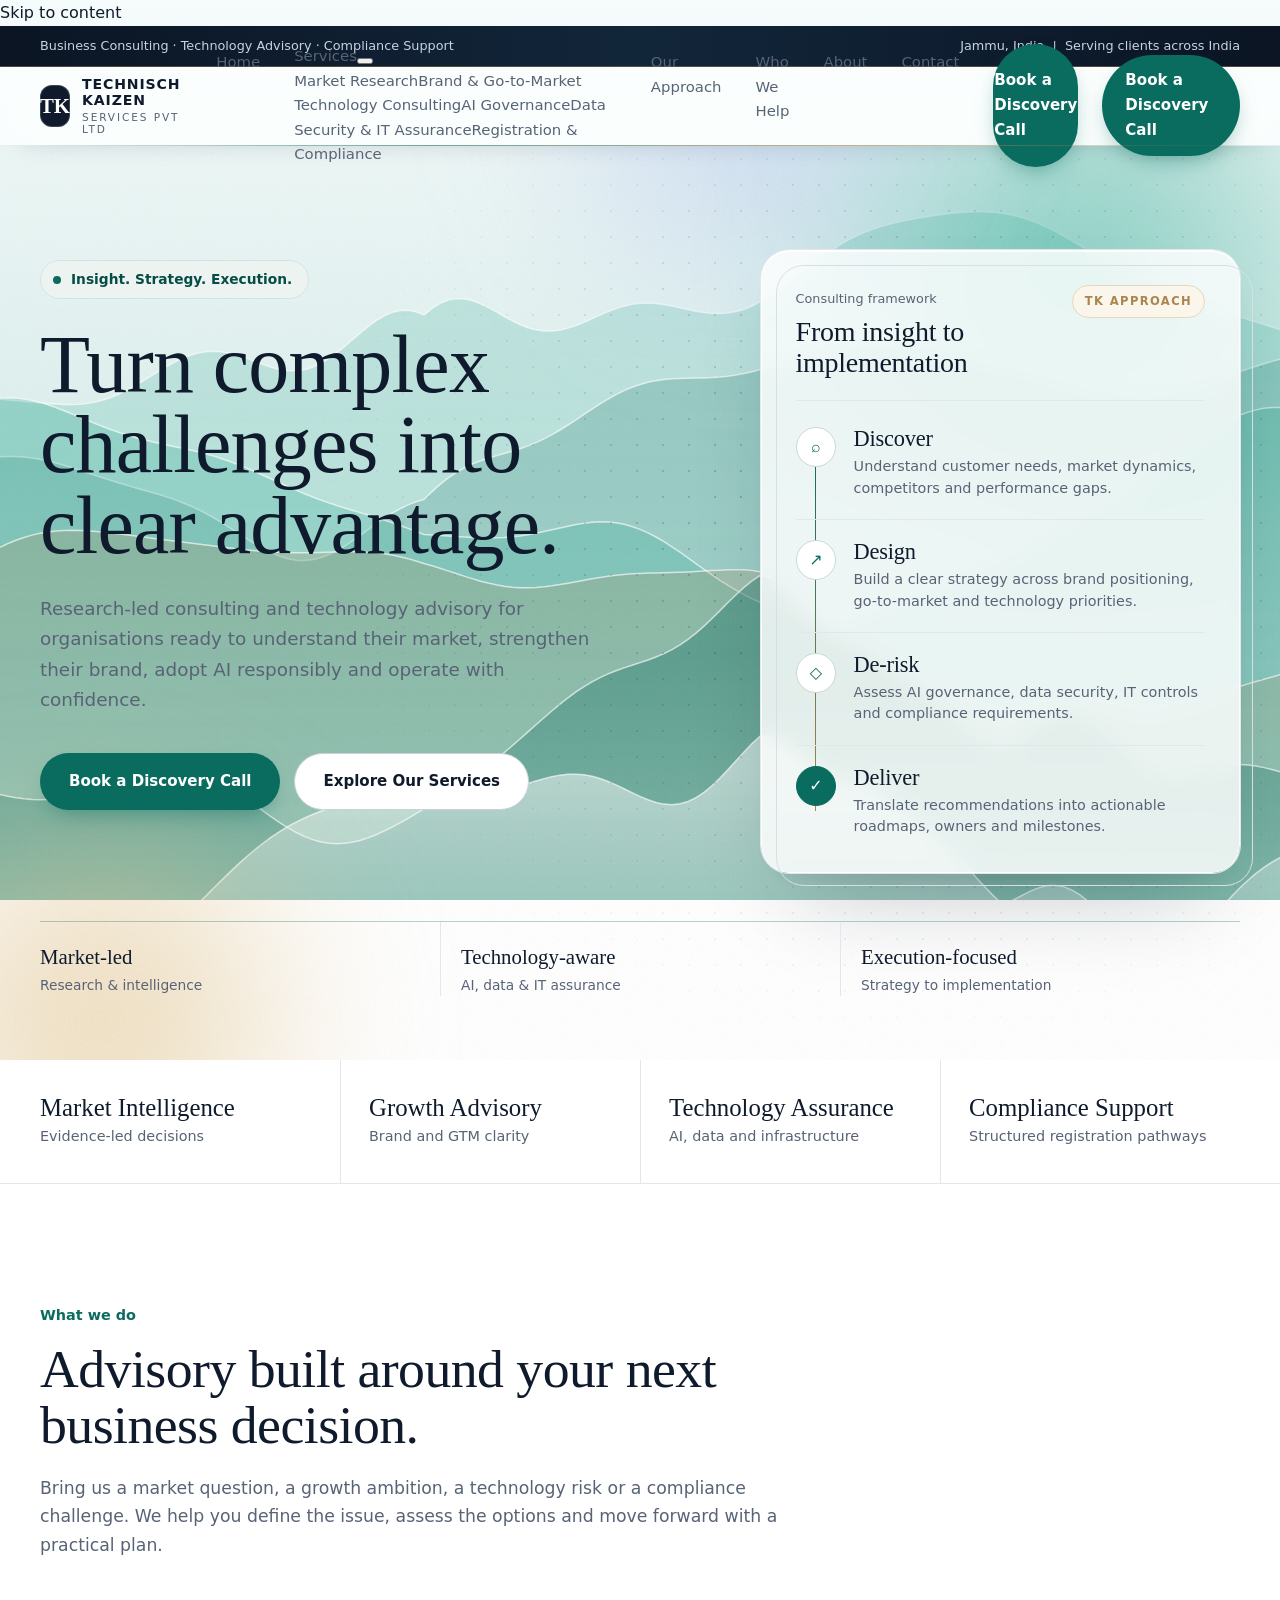
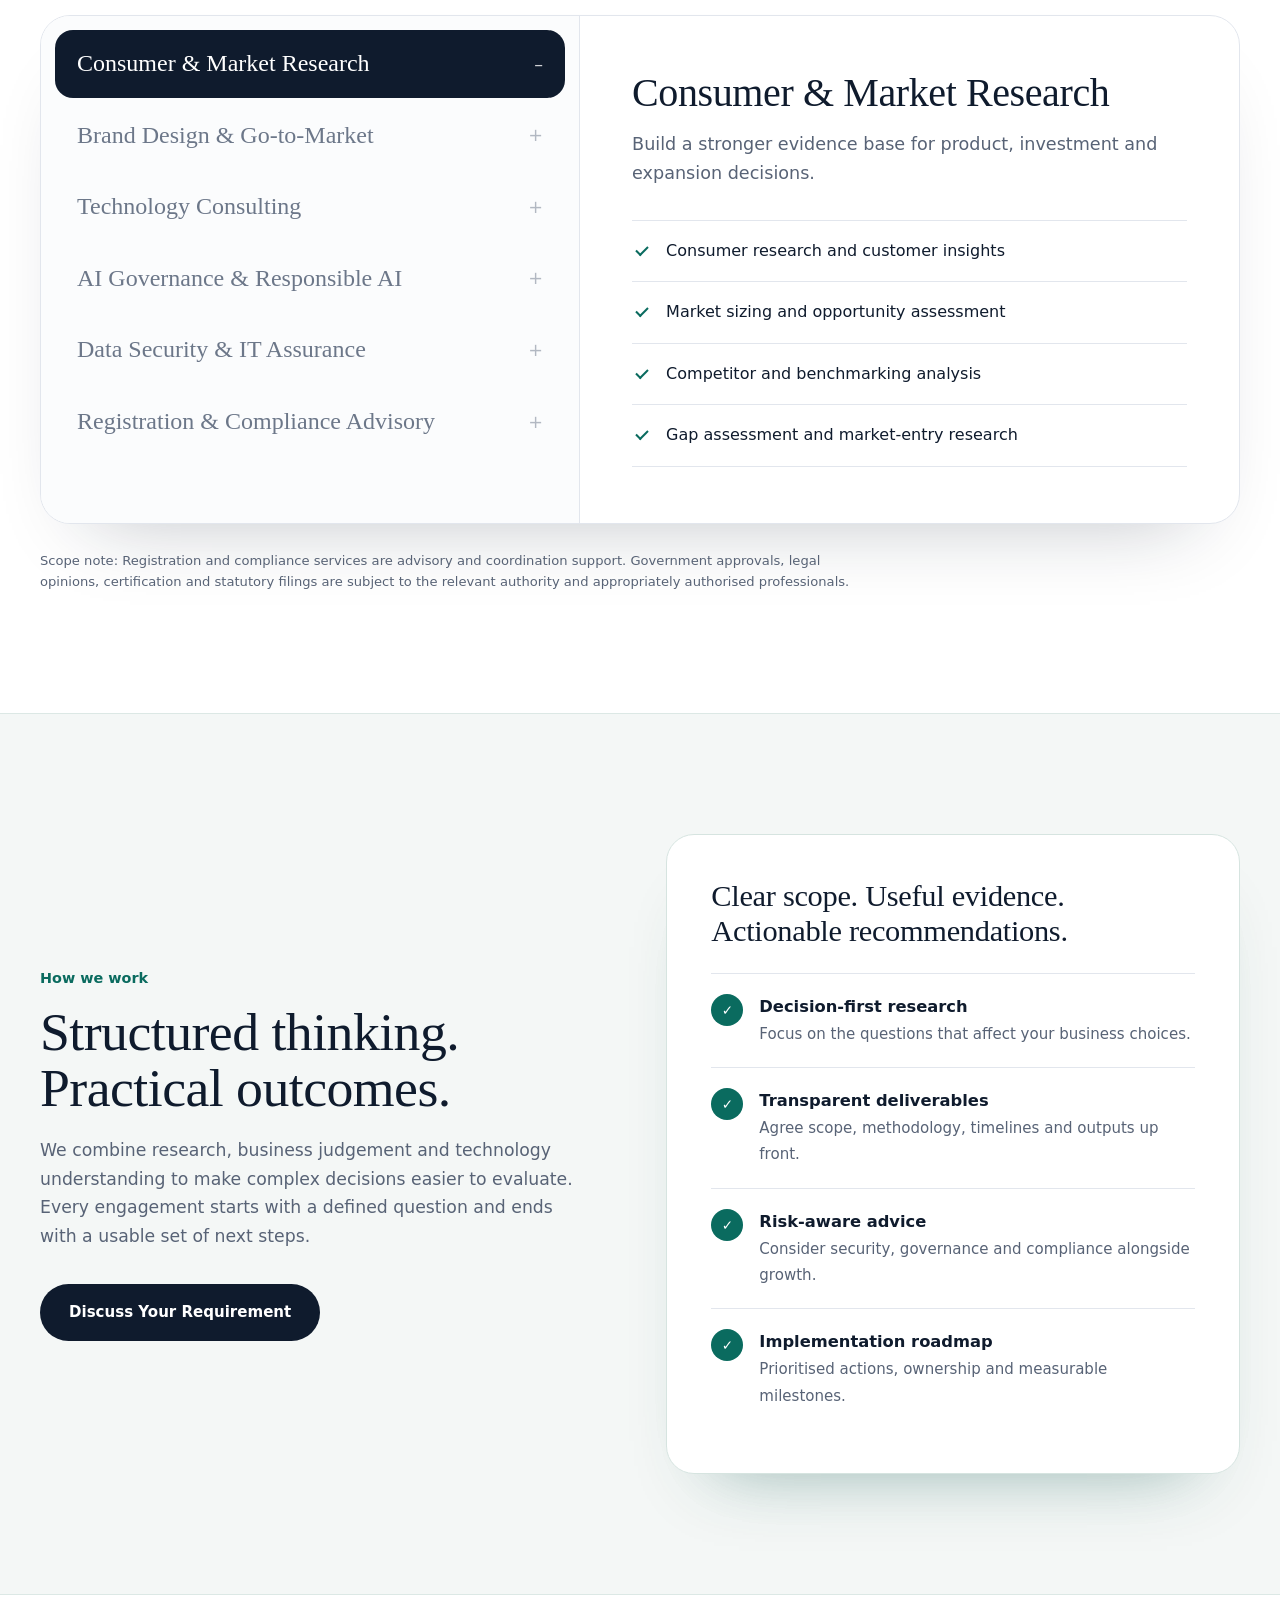
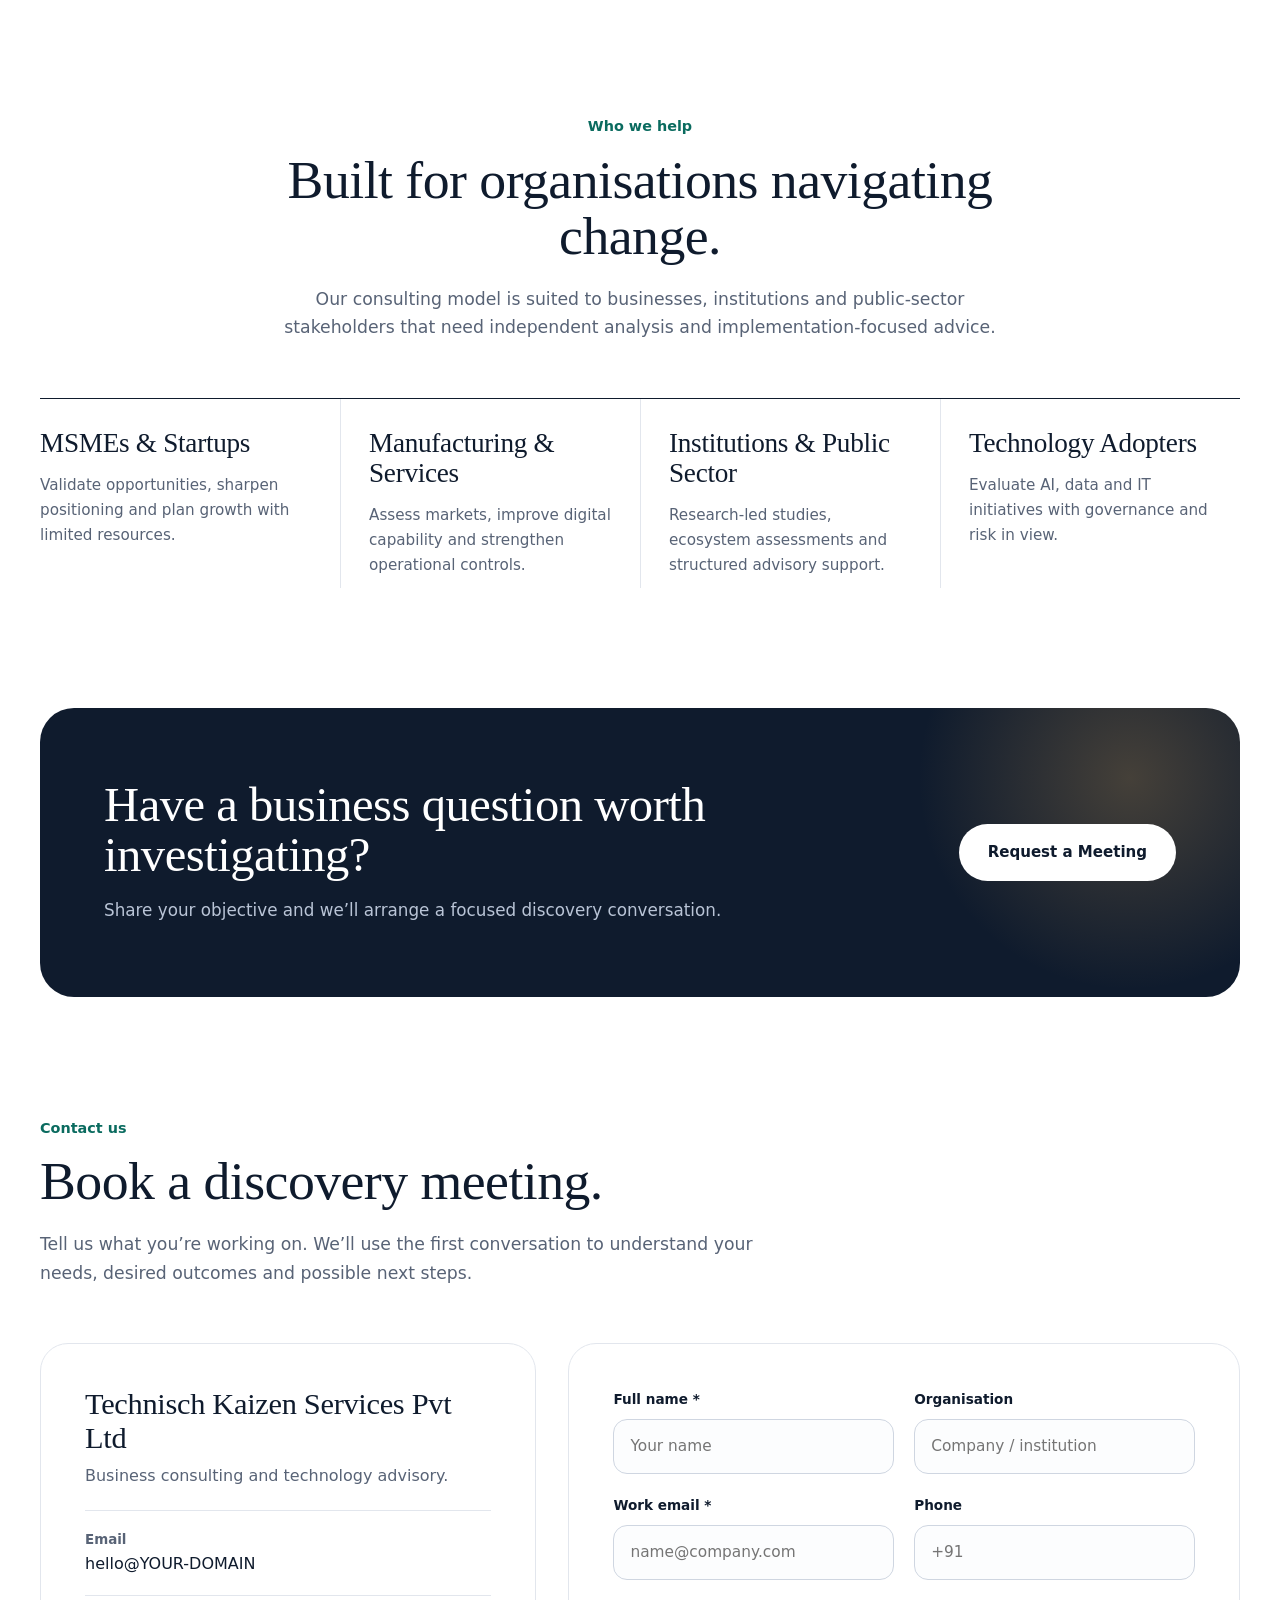
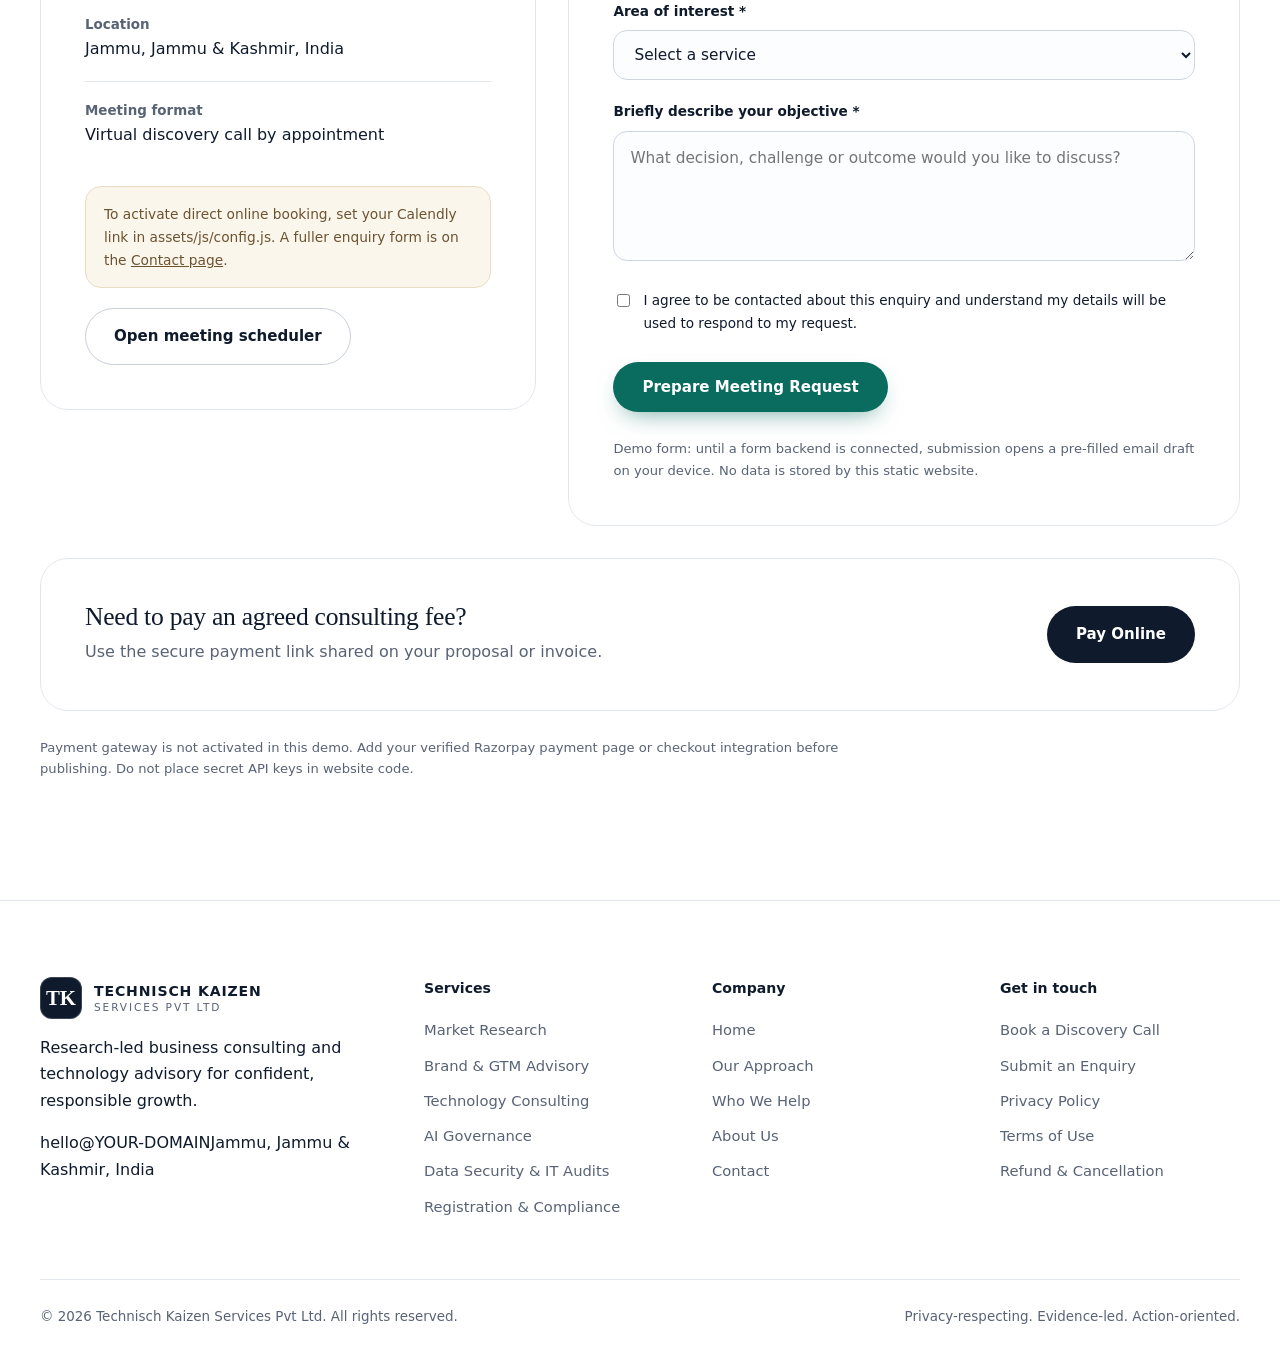
==== commit 28190826: "Add files via upload" ====
--- a/index.html
+++ b/index.html
@@ -5,9 +5,6 @@
 <meta name="viewport" content="width=device-width, initial-scale=1, viewport-fit=cover">
 <meta name="description" content="Technisch Kaizen Services Pvt Ltd delivers market intelligence, brand and go-to-market advisory, technology consulting, AI governance, security audits and regulatory compliance support.">
 <title>Technisch Kaizen Services Pvt Ltd | Insight. Strategy. Execution.</title>
-<link rel="preconnect" href="https://fonts.googleapis.com">
-<link rel="preconnect" href="https://fonts.gstatic.com" crossorigin>
-<link href="https://fonts.googleapis.com/css2?family=Instrument+Serif:ital@0;1&family=Manrope:wght@400;500;600;700&display=swap" rel="stylesheet">
 <style>
 :root{--bg:#F7F8FA;--surface:#fff;--ink:#0F1B2D;--mute:#586376;--line:#E2E6ED;--accent:#0A6B5F;--accent-d:#064E45;--tint:#EDF3F1;--brass:#A9854F;
 --serif:"Instrument Serif","Times New Roman",serif;--sans:"Manrope",system-ui,-apple-system,"Segoe UI",sans-serif;box-sizing:border-box;color-scheme:light;
@@ -226,19 +223,21 @@
 .approach{background:rgba(237,243,241,.62)}
 .footer{background:rgba(255,255,255,.88)}
 </style>
+<meta name="theme-color" content="#0F1B2D"><link rel="canonical" href="https://YOUR-DOMAIN/"><link rel="icon" href="assets/img/favicon.svg" type="image/svg+xml"><link rel="apple-touch-icon" href="assets/img/apple-touch-icon.png"><link rel="preload" href="assets/fonts/manrope.woff2" as="font" type="font/woff2" crossorigin><meta property="og:type" content="website"><meta property="og:site_name" content="Technisch Kaizen Services Pvt Ltd"><meta property="og:title" content="Technisch Kaizen Services Pvt Ltd | Insight. Strategy. Execution."><meta property="og:description" content="Technisch Kaizen Services Pvt Ltd delivers market intelligence, brand and go-to-market advisory, technology consulting, AI governance, security audits and regulatory compliance support."><meta property="og:url" content="https://YOUR-DOMAIN/"><meta property="og:image" content="https://YOUR-DOMAIN/assets/img/og-image.png"><meta name="twitter:card" content="summary_large_image"><meta name="twitter:title" content="Technisch Kaizen Services Pvt Ltd | Insight. Strategy. Execution."><meta name="twitter:description" content="Technisch Kaizen Services Pvt Ltd delivers market intelligence, brand and go-to-market advisory, technology consulting, AI governance, security audits and regulatory compliance support."><script type="application/ld+json">{"@context":"https://schema.org","@type":"ProfessionalService","name":"Technisch Kaizen Services Pvt Ltd","url":"https://YOUR-DOMAIN/","logo":"https://YOUR-DOMAIN/assets/img/og-image.png","email":"hello@YOUR-DOMAIN","description":"Research-led business consulting and technology advisory: market research, brand and go-to-market, technology consulting, AI governance, data security and compliance support.","address":{"@type":"PostalAddress","addressLocality":"Jammu","addressRegion":"Jammu and Kashmir","addressCountry":"IN"},"areaServed":"IN"}</script><link rel="stylesheet" href="assets/css/fonts.css">
+<link rel="stylesheet" href="assets/css/layout.css">
 </head>
 <body>
+<a class="skip" href="#main">Skip to content</a>
 <div class="ocean" aria-hidden="true"><canvas id="sea" style="position:absolute;inset:0;width:100%;height:100%"></canvas></div>
 <div class="topbar"><div class="container"><span>Business Consulting · Technology Advisory · Compliance Support</span><span>Jammu, India &nbsp;|&nbsp; Serving clients across India</span></div></div>
-
 <header class="navbar"><div class="container navinner">
-<a class="brand" href="#home"><span class="mark">TK</span><span>TECHNISCH KAIZEN<small>SERVICES PVT LTD</small></span></a>
-<nav class="navlinks" id="navlinks" aria-label="Primary"><a href="#services">Services</a><a href="#approach">Our Approach</a><a href="#sectors">Who We Help</a><a href="#contact">Contact</a></nav>
-<a class="btn btn-primary nav-cta" href="#contact">Book a Discovery Call</a>
-<button class="menu" id="menuBtn" aria-label="Open navigation" aria-expanded="false">☰</button>
+<a class="brand" href="index.html"><span class="mark">TK</span><span>TECHNISCH KAIZEN<small>SERVICES PVT LTD</small></span></a>
+<nav class="navlinks" id="siteNav" aria-label="Primary"><a href="index.html" class="on" aria-current="page">Home</a><div class="dd"><a href="services.html">Services</a><button class="dd-btn" type="button" aria-expanded="false" aria-label="Toggle services menu"></button><div class="dd-menu"><a href="services.html#market">Market Research</a><a href="services.html#brand">Brand &amp; Go-to-Market</a><a href="services.html#technology">Technology Consulting</a><a href="services.html#ai">AI Governance</a><a href="services.html#security">Data Security &amp; IT Assurance</a><a href="services.html#compliance">Registration &amp; Compliance</a></div></div><a href="our-approach.html">Our Approach</a><a href="who-we-help.html">Who We Help</a><a href="about.html">About</a><a href="contact.html">Contact</a><a class="btn btn-primary drawer-cta" href="contact.html#book">Book a Discovery Call</a></nav>
+<a class="btn btn-primary nav-cta" href="contact.html#book">Book a Discovery Call</a>
+<button class="menu" id="navToggle" type="button" aria-label="Open navigation" aria-controls="siteNav" aria-expanded="false">☰</button>
 </div></header>
 
-<main>
+<main id="main">
 <section class="hero" id="home"><div class="hbg" aria-hidden="true"><span class="blob b1"></span><span class="blob b2"></span><span class="blob b3"></span><div class="dots"></div>
 <svg class="rings" viewBox="0 0 980 980" fill="none"><defs><linearGradient id="rg" x1="0" y1="0" x2="1" y2="1"><stop offset="0" stop-color="#0A6B5F" stop-opacity=".55"/><stop offset=".6" stop-color="#A9854F" stop-opacity=".4"/><stop offset="1" stop-color="#0F1B2D" stop-opacity="0"/></linearGradient></defs><circle cx="490" cy="490" r="486" stroke="url(#rg)" stroke-width="1"/><circle cx="490" cy="490" r="390" stroke="url(#rg)" stroke-width="1" stroke-dasharray="2 9"/><circle cx="490" cy="490" r="294" stroke="url(#rg)" stroke-width="1"/><circle cx="490" cy="490" r="198" stroke="url(#rg)" stroke-width="1" stroke-dasharray="2 9"/><circle cx="490" cy="4" r="6" fill="#0A6B5F"/><circle cx="196" cy="490" r="5" fill="#A9854F"/><circle cx="784" cy="490" r="5" fill="#0A6B5F"/></svg>
 <svg width="0" height="0" style="position:absolute"><defs><path id="wp" d="M0,160 C240,60 480,260 720,160 C960,60 1200,260 1440,160 C1680,60 1920,260 2160,160 C2400,60 2640,260 2880,160 L2880,320 L0,320Z"/></defs></svg>
@@ -248,7 +247,7 @@
 <span class="tag"><i></i>Insight. Strategy. Execution.</span>
 <h1>Turn complex challenges into clear advantage.</h1>
 <p class="lead">Research-led consulting and technology advisory for organisations ready to understand their market, strengthen their brand, adopt AI responsibly and operate with confidence.</p>
-<div class="hero-actions"><a class="btn btn-primary" href="#contact">Book a Discovery Call</a><a class="btn btn-outline" href="#services">Explore Our Services</a></div>
+<div class="hero-actions"><a class="btn btn-primary" href="#contact">Book a Discovery Call</a><a class="btn btn-outline" href="services.html">Explore Our Services</a></div>
 </div>
 <aside class="frame" aria-label="Consulting framework">
 <div class="frame-head"><div><small>Consulting framework</small><h3>From insight to implementation</h3></div><span class="pill">TK APPROACH</span></div>
@@ -323,11 +322,11 @@
 <div class="section-head"><div class="kicker">Contact us</div><h2>Book a discovery meeting.</h2><p>Tell us what you’re working on. We’ll use the first conversation to understand your needs, desired outcomes and possible next steps.</p></div>
 <div class="contact-grid">
 <div class="card"><h3>Technisch Kaizen Services Pvt Ltd</h3><p>Business consulting and technology advisory.</p>
-<div class="contact-item"><strong>Email</strong>hello@YOUR-DOMAIN</div>
+<div class="contact-item"><strong>Email</strong><a data-cfg="email" href="mailto:hello@YOUR-DOMAIN">hello@YOUR-DOMAIN</a></div>
 <div class="contact-item"><strong>Location</strong>Jammu, Jammu &amp; Kashmir, India</div>
 <div class="contact-item"><strong>Meeting format</strong>Virtual discovery call by appointment</div>
-<div class="notice">To activate direct online booking, add your Calendly event link in the website settings described in the README.</div>
-<a class="btn btn-outline" id="bookingLink" href="https://calendly.com/" target="_blank" rel="noopener">Open meeting scheduler</a></div>
+<div class="notice">To activate direct online booking, set your Calendly link in assets/js/config.js. A fuller enquiry form is on the <a href="contact.html" style="text-decoration:underline">Contact page</a>.</div>
+<a class="btn btn-outline" id="bookingLink" data-cfg-link="calendlyUrl" href="https://calendly.com/" target="_blank" rel="noopener">Open meeting scheduler</a></div>
 <form class="card" id="discoveryForm"><div class="form-grid">
 <div class="field"><label for="name">Full name *</label><input id="name" name="name" required autocomplete="name" placeholder="Your name"></div>
 <div class="field"><label for="company">Organisation</label><input id="company" name="company" autocomplete="organization" placeholder="Company / institution"></div>
@@ -339,30 +338,28 @@
 <div class="field full"><button class="btn btn-primary" type="submit">Prepare Meeting Request</button><p class="fineprint">Demo form: until a form backend is connected, submission opens a pre-filled email draft on your device. No data is stored by this static website.</p></div>
 </div></form>
 </div>
-<div class="card pay"><div><h3>Need to pay an agreed consulting fee?</h3><p>Use the secure payment link shared on your proposal or invoice.</p></div><a class="btn btn-dark" id="paymentLink" href="https://razorpay.com/" target="_blank" rel="noopener">Pay Online</a></div>
+<div class="card pay"><div><h3>Need to pay an agreed consulting fee?</h3><p>Use the secure payment link shared on your proposal or invoice.</p></div><a class="btn btn-dark" id="paymentLink" data-cfg-link="paymentUrl" href="https://razorpay.com/" target="_blank" rel="noopener">Pay Online</a></div>
 <p class="fineprint">Payment gateway is not activated in this demo. Add your verified Razorpay payment page or checkout integration before publishing. Do not place secret API keys in website code.</p>
 </div></section>
 </main>
 
 <footer class="footer"><div class="container"><div class="footer-grid">
-<div><a class="brand" href="#home"><span class="mark">TK</span><span>TECHNISCH KAIZEN<small>SERVICES PVT LTD</small></span></a><p style="margin-top:18px;max-width:300px;color:var(--mute)">Research-led business consulting and technology advisory for confident, responsible growth.</p></div>
-<div><h4>Services</h4><div class="footer-links"><a href="#services">Market Research</a><a href="#services">Brand &amp; GTM Advisory</a><a href="#services">Technology Consulting</a><a href="#services">AI Governance</a></div></div>
-<div><h4>Assurance &amp; Compliance</h4><div class="footer-links"><a href="#services">Data Security &amp; IT Audits</a><a href="#services">Trademark Support</a><a href="#services">Export Compliance</a><a href="#approach">Our Approach</a></div></div>
-<div><h4>Connect</h4><div class="footer-links"><a href="#contact">Book a Discovery Call</a><a href="#contact">Submit an Enquiry</a><a href="#home">Back to top ↑</a></div></div>
-</div>
-<div class="copyright"><span>© <span id="year"></span> Technisch Kaizen Services Pvt Ltd. All rights reserved.</span><span>Privacy-respecting. Evidence-led. Action-oriented.</span></div></div></footer>
+<div><a class="brand" href="index.html"><span class="mark">TK</span><span>TECHNISCH KAIZEN<small>SERVICES PVT LTD</small></span></a><p class="f-about">Research-led business consulting and technology advisory for confident, responsible growth.</p>
+<div class="f-contact"><a data-cfg="email" href="mailto:hello@YOUR-DOMAIN">hello@YOUR-DOMAIN</a><a data-cfg="phone" hidden></a><span>Jammu, Jammu &amp; Kashmir, India</span></div></div>
+<div><h4>Services</h4><div class="footer-links"><a href="services.html#market">Market Research</a><a href="services.html#brand">Brand &amp; GTM Advisory</a><a href="services.html#technology">Technology Consulting</a><a href="services.html#ai">AI Governance</a><a href="services.html#security">Data Security &amp; IT Audits</a><a href="services.html#compliance">Registration &amp; Compliance</a></div></div>
+<div><h4>Company</h4><div class="footer-links"><a href="index.html">Home</a><a href="our-approach.html">Our Approach</a><a href="who-we-help.html">Who We Help</a><a href="about.html">About Us</a><a href="contact.html">Contact</a></div></div>
+<div><h4>Get in touch</h4><div class="footer-links"><a href="contact.html#book">Book a Discovery Call</a><a href="contact.html#enquiry">Submit an Enquiry</a><a href="privacy-policy.html">Privacy Policy</a><a href="terms.html">Terms of Use</a><a href="refund-policy.html">Refund &amp; Cancellation</a></div></div>
+</div><div class="copyright"><span>© <span id="year"></span> Technisch Kaizen Services Pvt Ltd. All rights reserved.</span><span>Privacy-respecting. Evidence-led. Action-oriented.</span></div></div></footer>
+<button class="totop" id="toTop" type="button" aria-label="Back to top" hidden>↑</button>
 
 <script>
 document.getElementById('year').textContent=new Date().getFullYear();
-var nl=document.getElementById('navlinks'),mb=document.getElementById('menuBtn');
-mb.addEventListener('click',function(){var o=nl.classList.toggle('open');mb.setAttribute('aria-expanded',o)});
-nl.addEventListener('click',function(){nl.classList.remove('open')});
 var tabs=[].slice.call(document.querySelectorAll('.tab')),panes=[].slice.call(document.querySelectorAll('.panel-pane'));
 function sel(i){tabs.forEach(function(t,k){t.setAttribute('aria-selected',k===i)});panes.forEach(function(p,k){p.classList.toggle('on',k===i)})}
 tabs.forEach(function(t,i){t.addEventListener('click',function(){sel(i)});t.addEventListener('keydown',function(e){var n=e.key==='ArrowDown'?i+1:e.key==='ArrowUp'?i-1:null;if(n!==null){e.preventDefault();n=(n+tabs.length)%tabs.length;sel(n);tabs[n].focus()}})});
 document.getElementById('discoveryForm').addEventListener('submit',function(e){e.preventDefault();var f=e.target,g=function(n){return f.elements[n].value};
 var body='Name: '+g('name')+'\nOrganisation: '+g('company')+'\nEmail: '+g('email')+'\nPhone: '+g('phone')+'\nArea of interest: '+g('service')+'\n\nObjective:\n'+g('objective');
-location.href='mailto:hello@YOUR-DOMAIN?subject='+encodeURIComponent('Discovery meeting request')+'&body='+encodeURIComponent(body)});
+location.href='mailto:'+((window.TK_CONFIG&&TK_CONFIG.email)||'hello@YOUR-DOMAIN')+'?subject='+encodeURIComponent('Discovery meeting request')+'&body='+encodeURIComponent(body)});
 </script>
 <script>
 (function(){
@@ -416,5 +413,6 @@
 requestAnimationFrame(draw);
 })();
 </script>
+<script src="assets/js/config.js"></script><script src="assets/js/main.js"></script>
 </body>
 </html>
